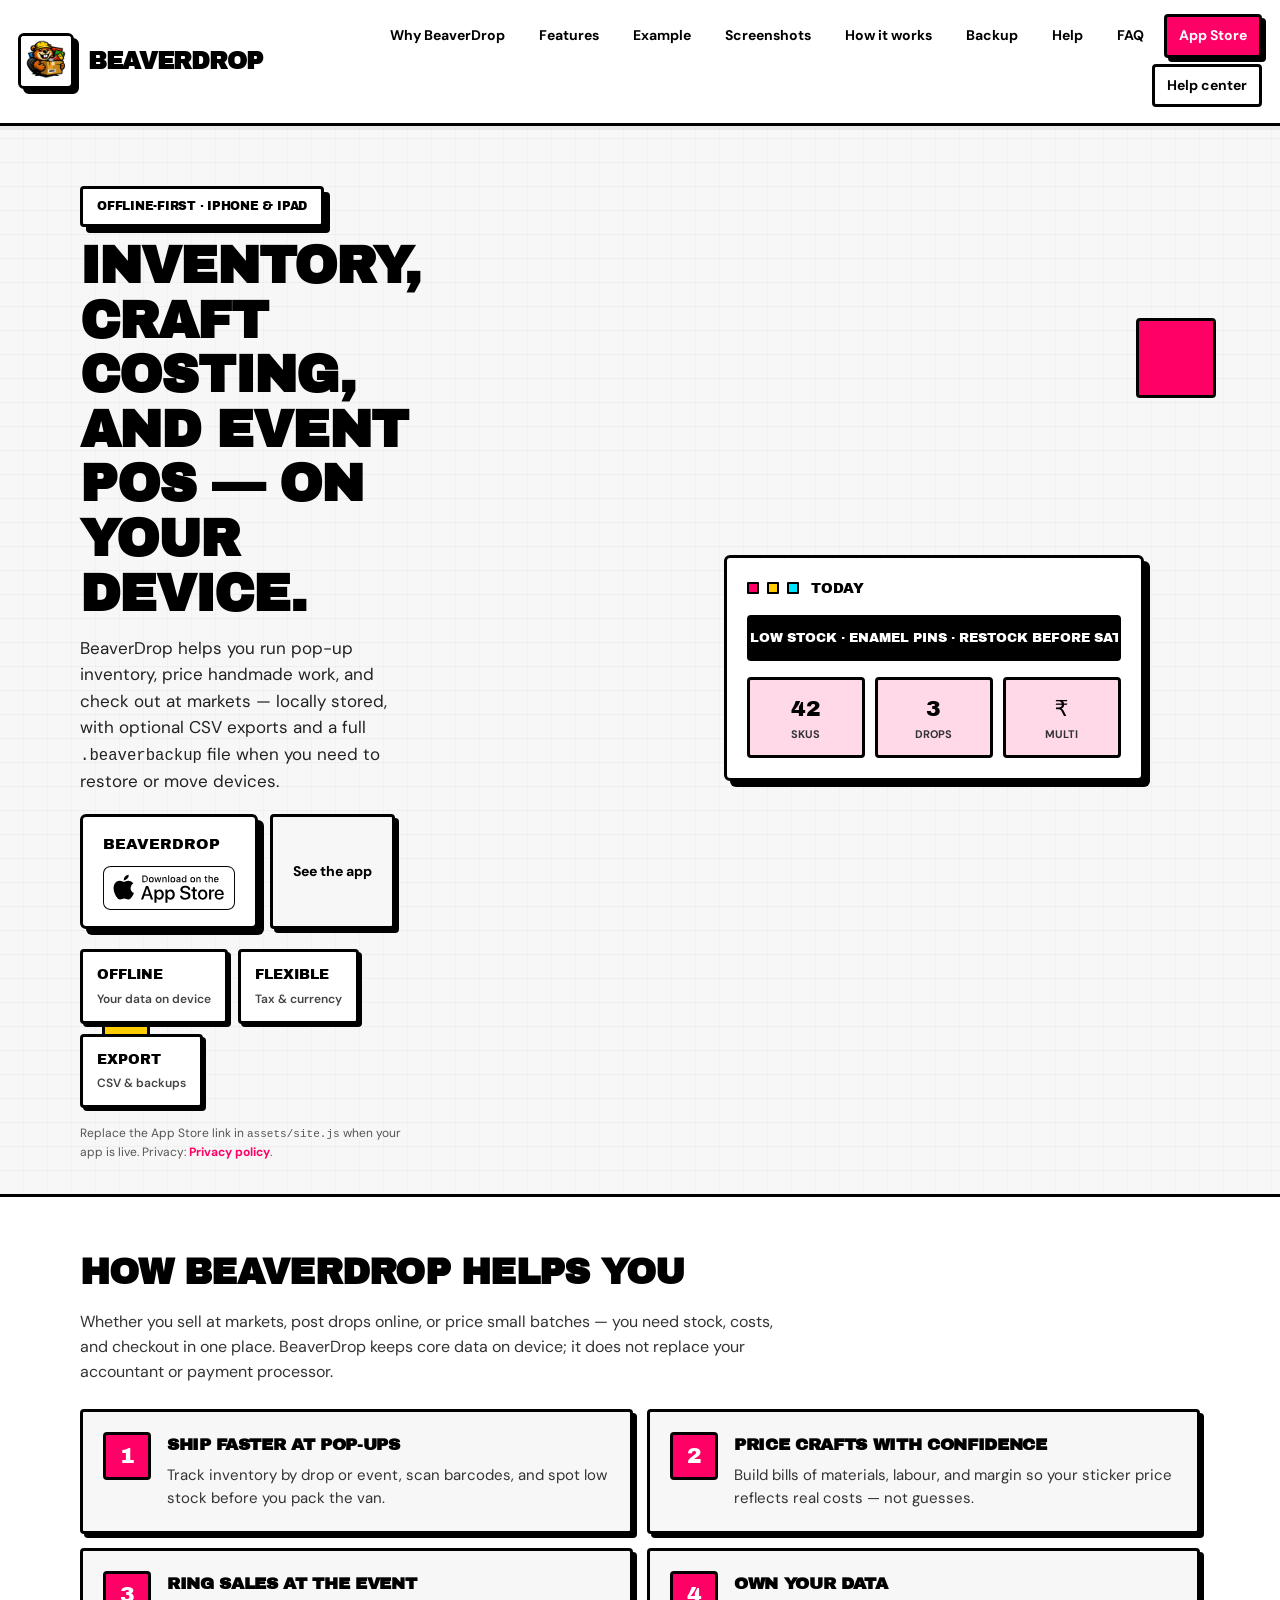
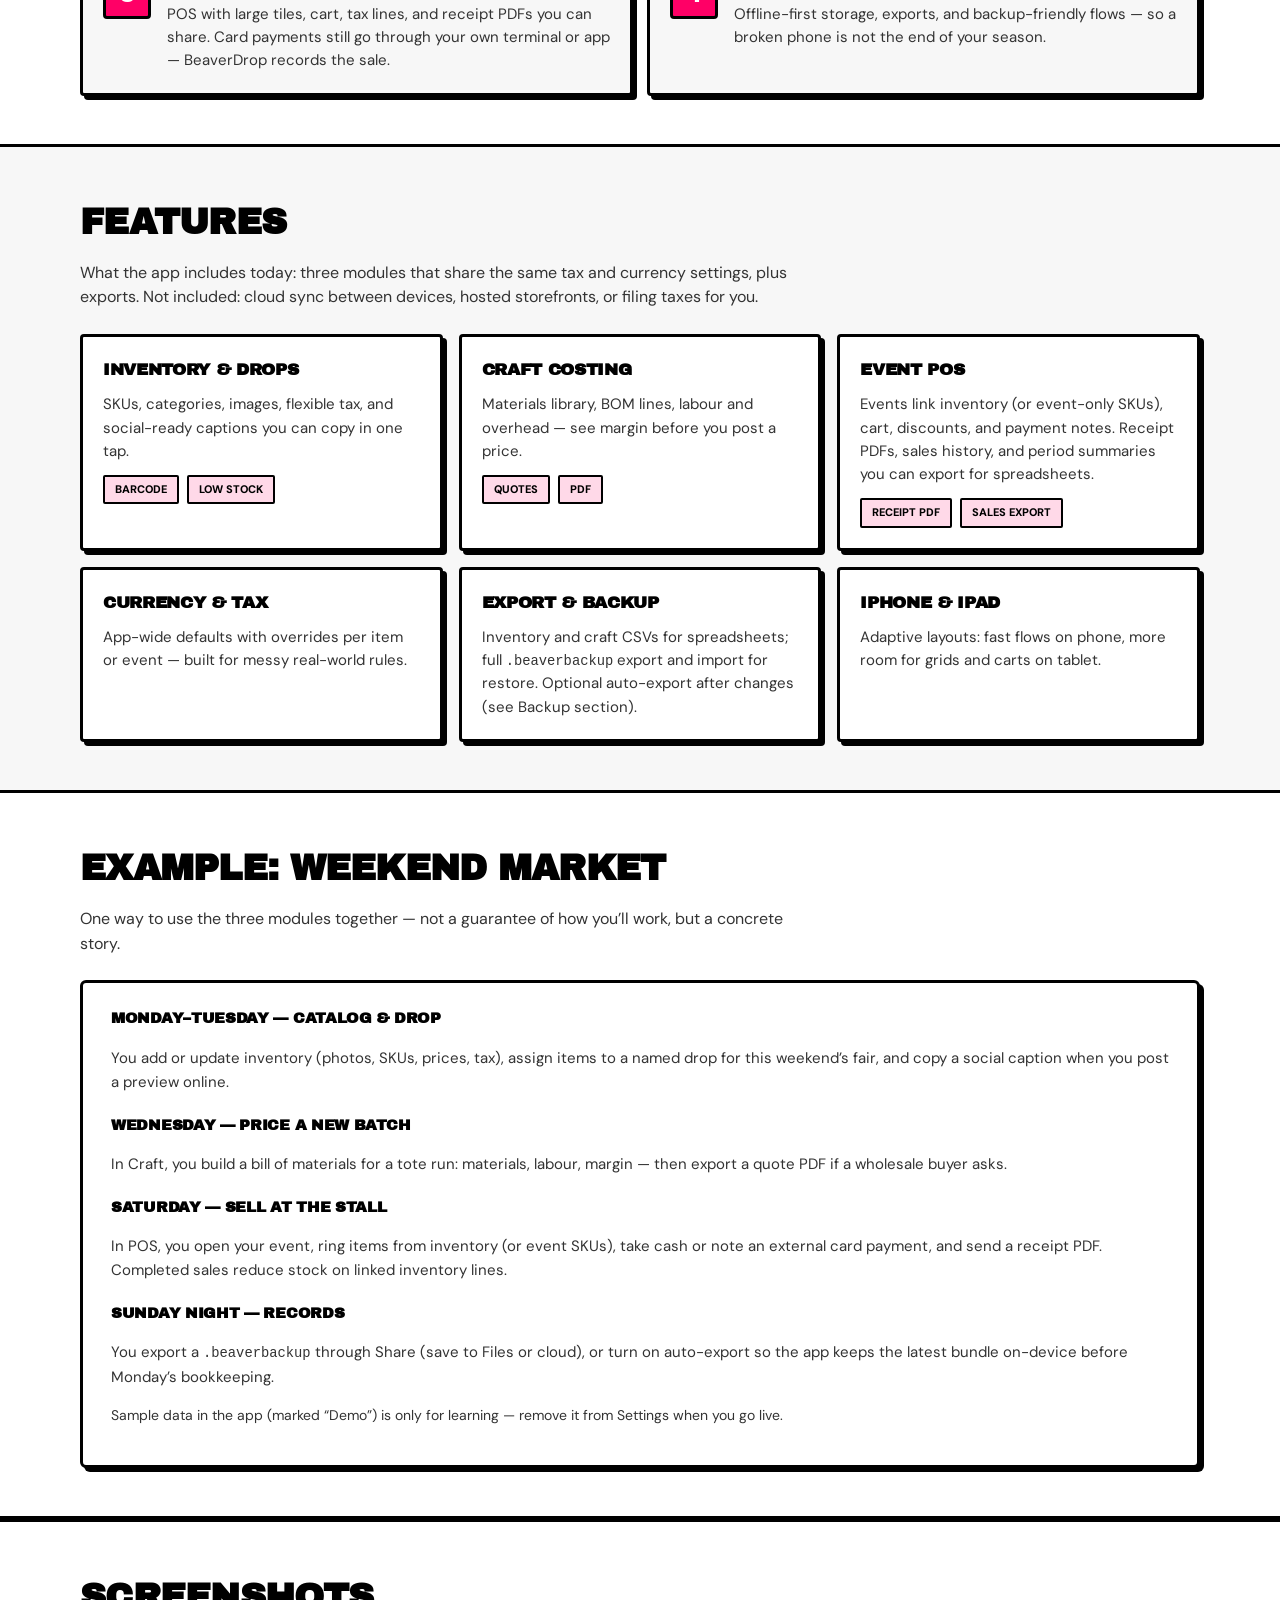
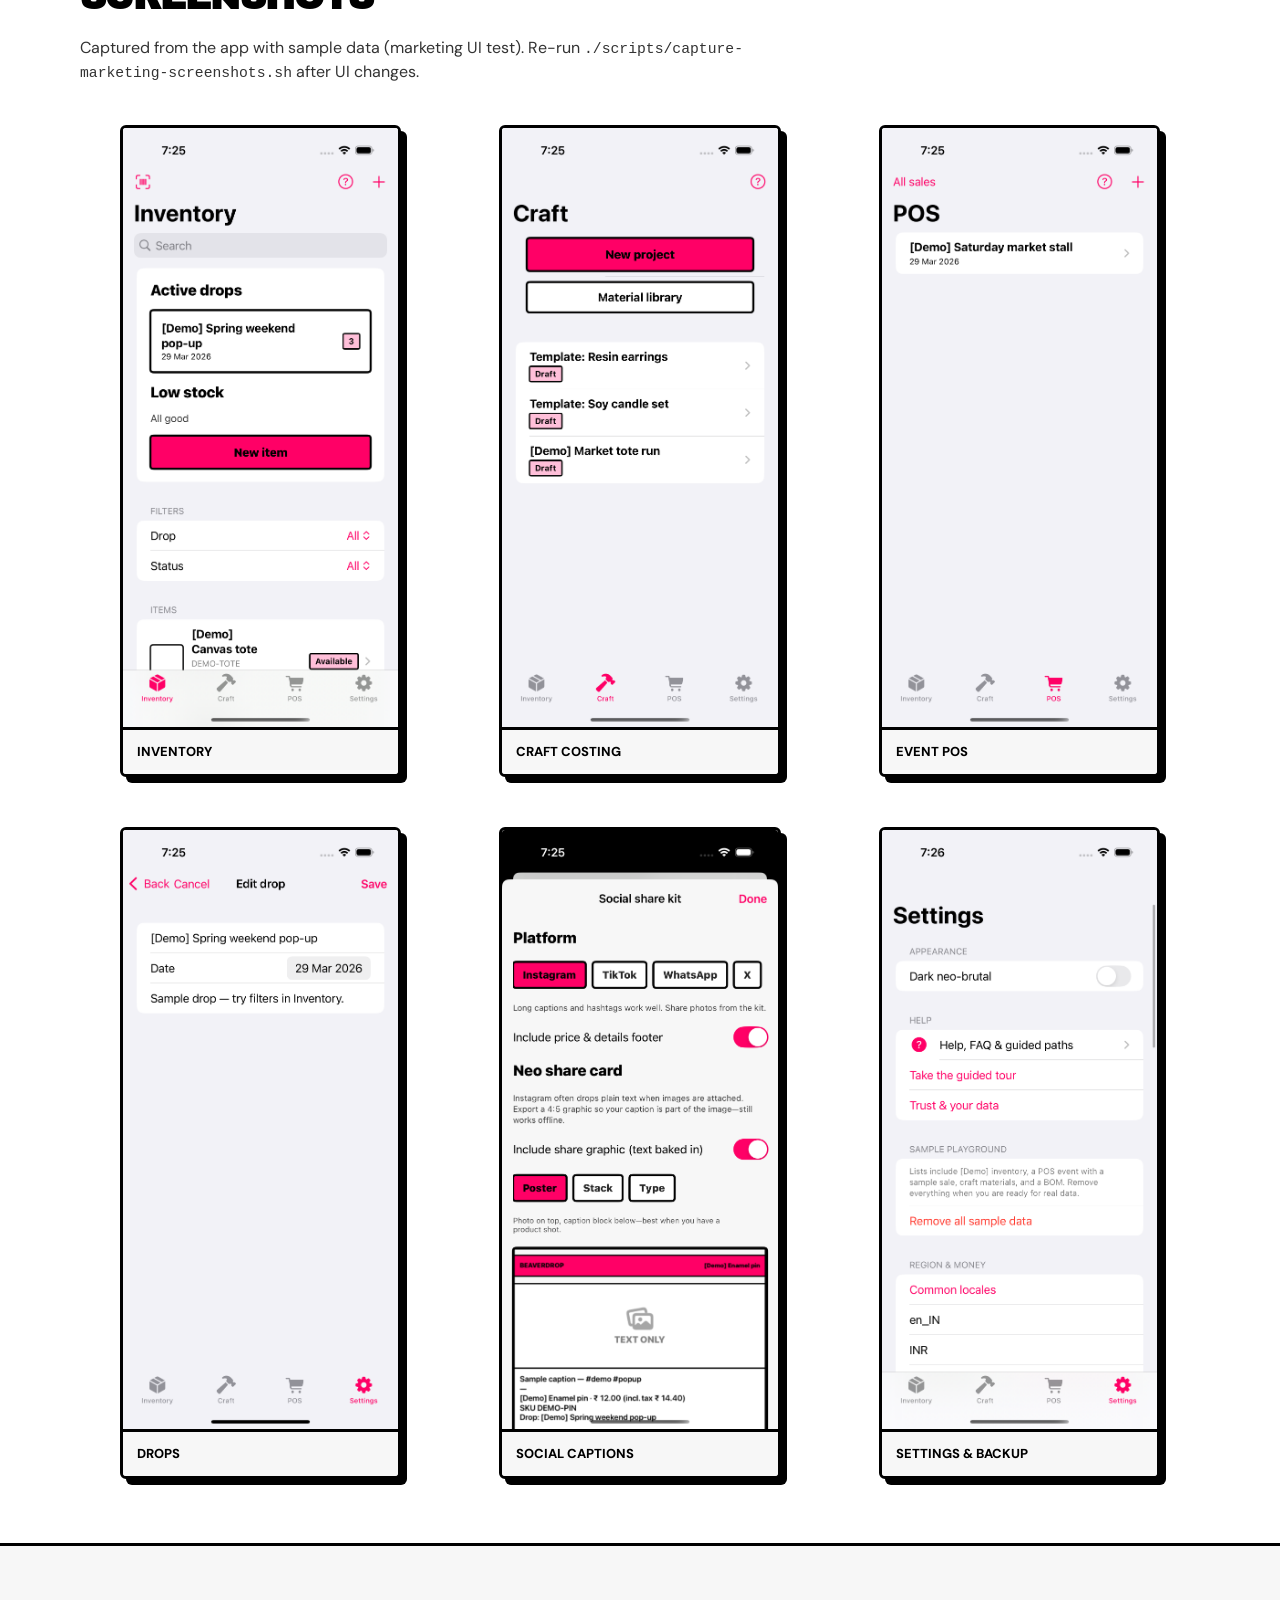
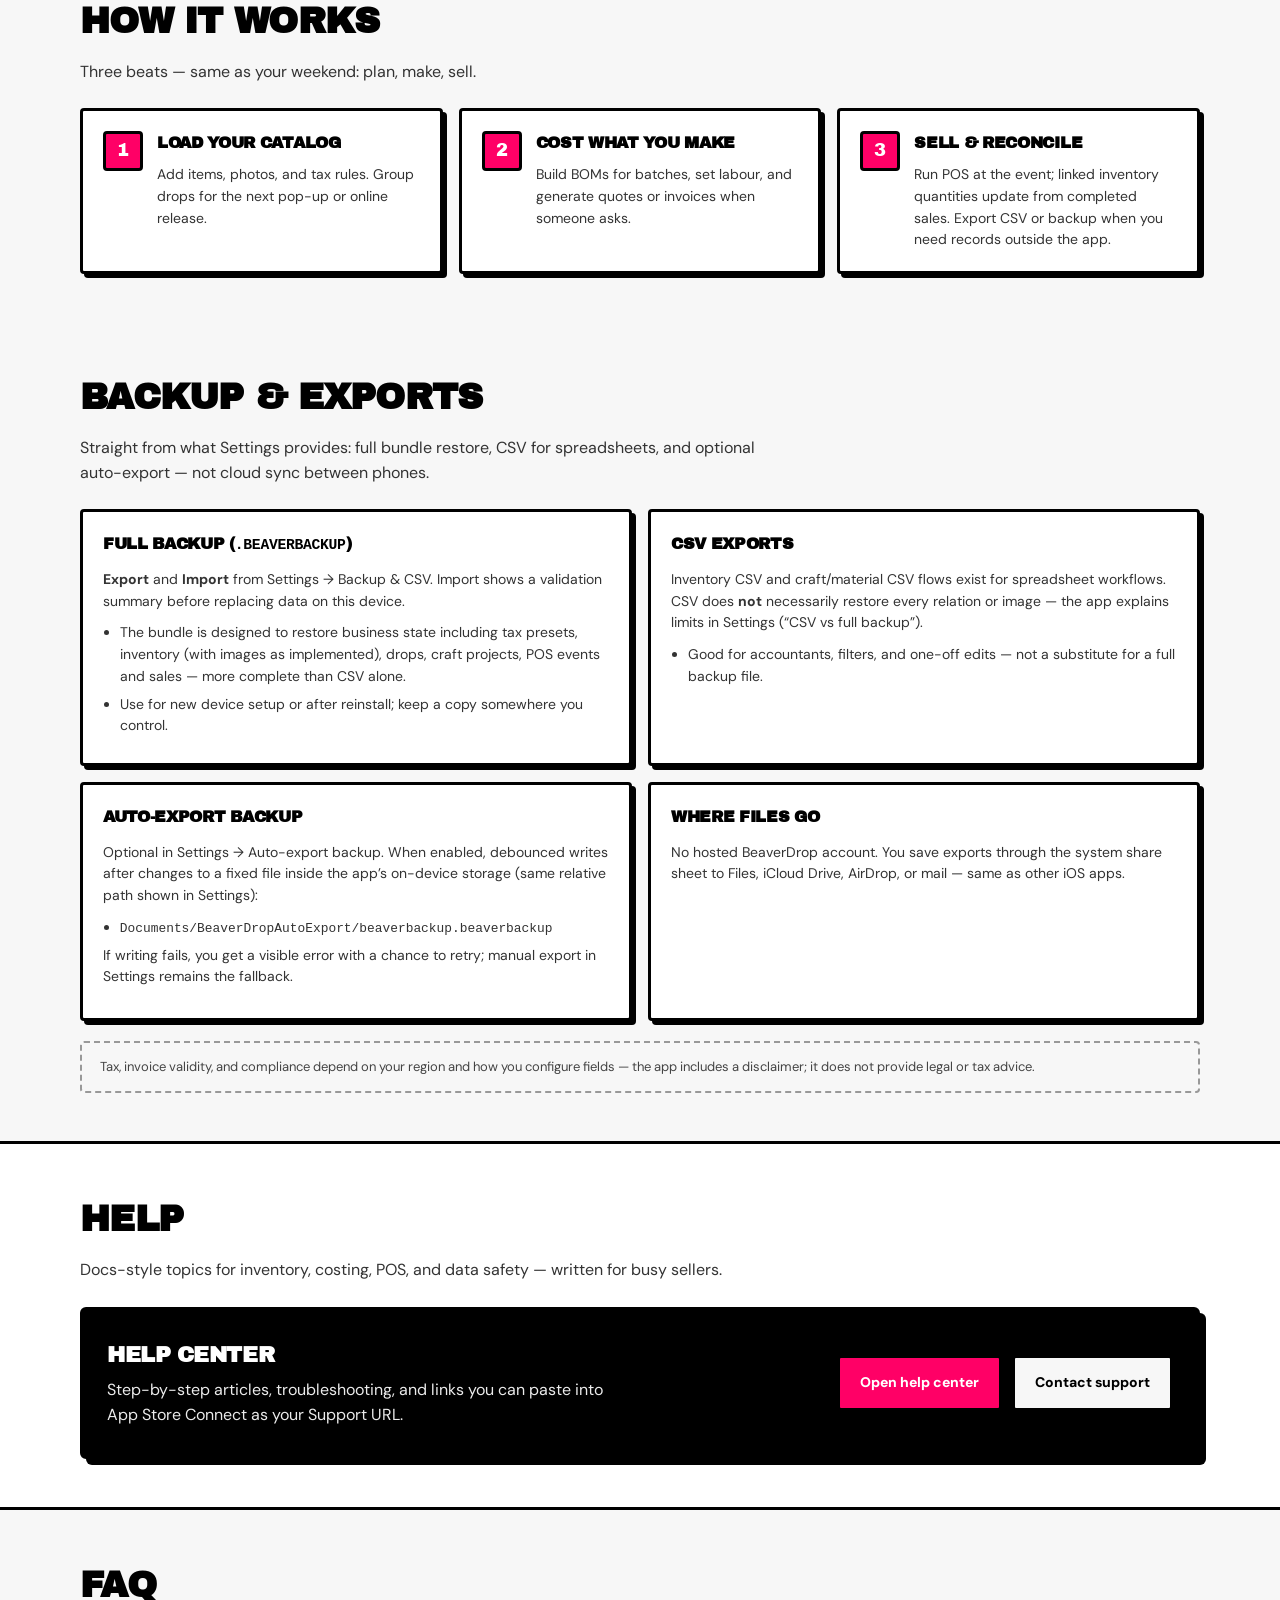
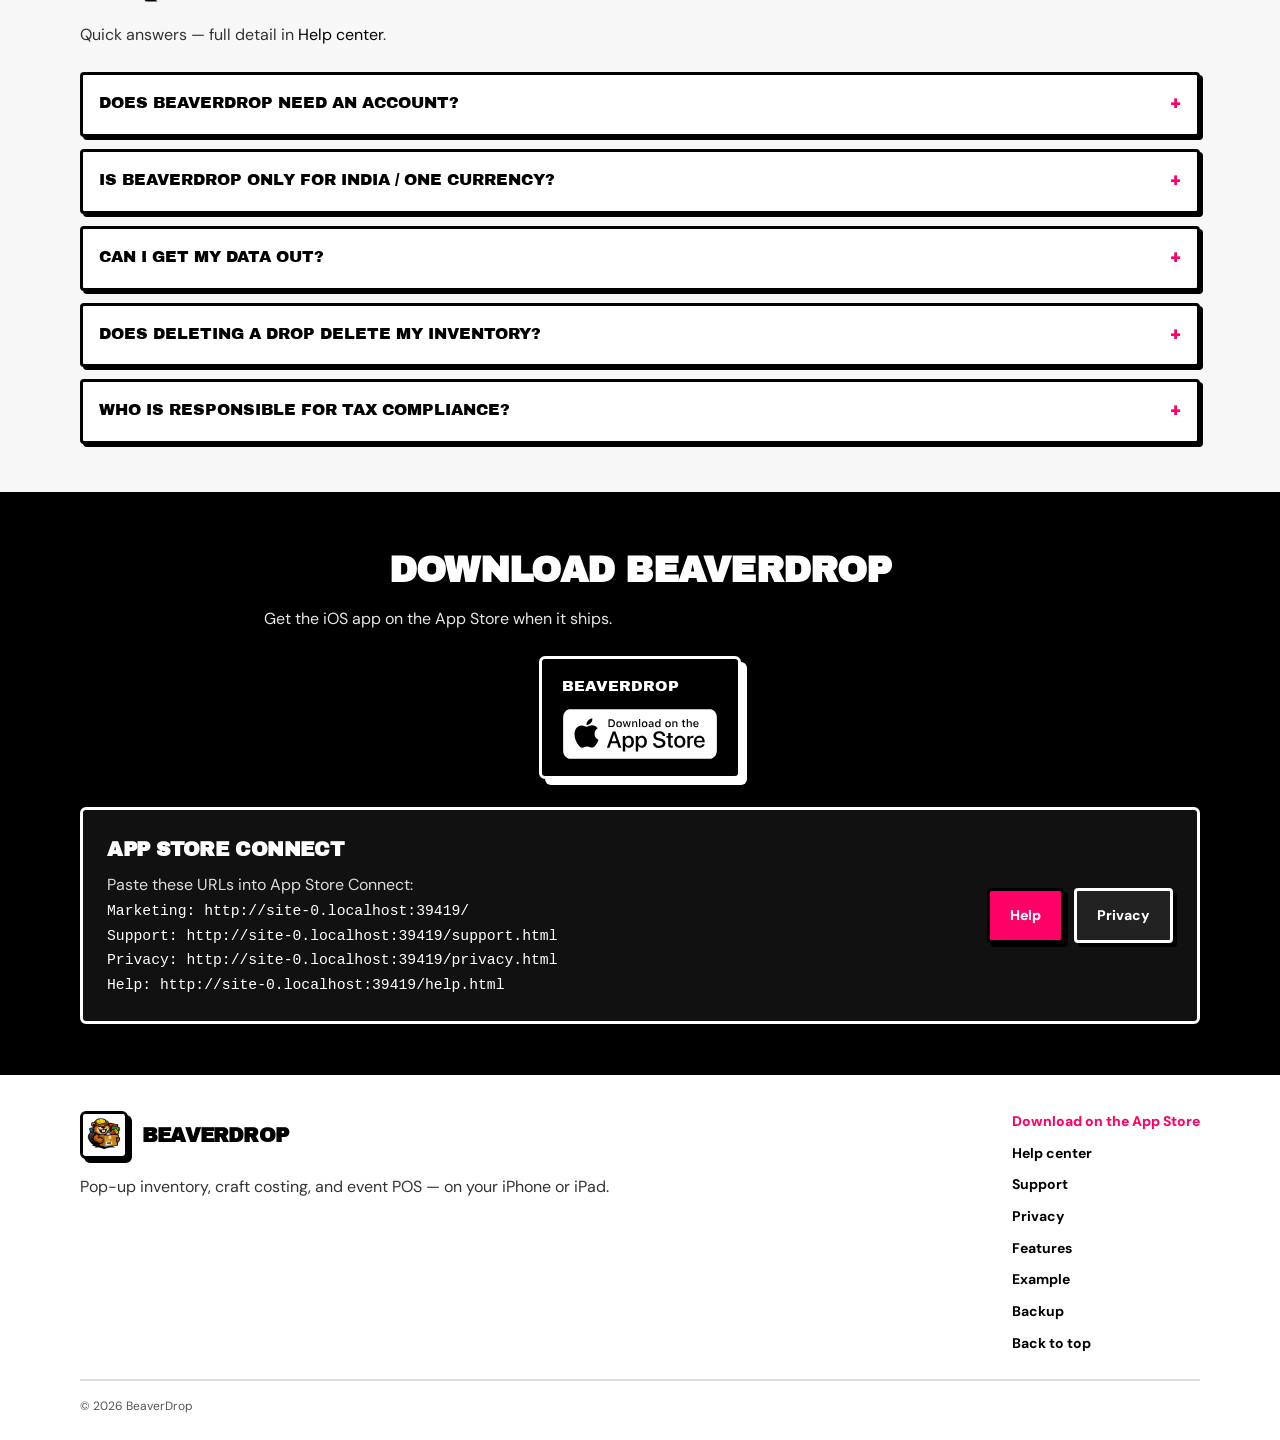
==== index.html @ 1f17611a "Initial publish: BeaverDrop marketing site for GitHub Pages Made-with: Cursor" ====
<!doctype html>
<html lang="en">
  <head>
    <meta charset="utf-8" />
    <meta name="viewport" content="width=device-width, initial-scale=1" />
    <meta name="theme-color" content="#ff0066" />
    <meta
      name="description"
      content="BeaverDrop is an offline-first iOS app for small sellers: inventory with drops, craft/DIY costing, and event POS on iPhone and iPad. Export CSV and .beaverbackup backups — no account required."
    />
    <meta
      name="keywords"
      content="BeaverDrop, inventory app, craft costing, POS, pop-up shop, offline inventory, micro business, iOS"
    />
    <title>BeaverDrop — Pop-up inventory, craft costing &amp; event POS (iOS)</title>
    <link rel="canonical" href="https://abhisar.github.io/beaverdrop.github.io/" />
    <meta property="og:title" content="BeaverDrop — Inventory, craft costing &amp; event POS" />
    <meta
      property="og:description"
      content="Offline-first iOS app for inventory, craft costing, and event POS. CSV and .beaverbackup export — no account required."
    />
    <meta property="og:type" content="website" />
    <meta property="og:url" content="https://abhisar.github.io/beaverdrop.github.io/" />
    <meta property="og:image" content="https://abhisar.github.io/beaverdrop.github.io/assets/og-image.png" />
    <meta property="og:image:width" content="1200" />
    <meta property="og:image:height" content="630" />
    <meta name="twitter:card" content="summary_large_image" />
    <meta name="twitter:title" content="BeaverDrop" />
    <meta
      name="twitter:description"
      content="Pop-up inventory, craft/DIY costing, and event POS — offline-first on iPhone &amp; iPad."
    />
    <meta name="twitter:image" content="https://abhisar.github.io/beaverdrop.github.io/assets/og-image.png" />
    <link rel="icon" type="image/png" sizes="32x32" href="assets/favicon-32.png" />
    <link rel="apple-touch-icon" sizes="180x180" href="assets/apple-touch-icon.png" />
    <link rel="preconnect" href="https://fonts.googleapis.com" />
    <link rel="preconnect" href="https://fonts.gstatic.com" crossorigin />
    <link
      href="https://fonts.googleapis.com/css2?family=Archivo+Black&amp;family=DM+Sans:ital,wght@0,400;0,600;0,700;1,400&amp;display=swap"
      rel="stylesheet"
    />
    <link rel="stylesheet" href="assets/styles.css" />
    <script defer src="assets/site.js"></script>
    <script type="application/ld+json">
      {
        "@context": "https://schema.org",
        "@type": "SoftwareApplication",
        "name": "BeaverDrop",
        "applicationCategory": "BusinessApplication",
        "operatingSystem": "iOS",
        "description": "Offline-first iOS app: inventory and drops, craft costing, event POS. CSV exports and .beaverbackup restore.",
        "url": "https://abhisar.github.io/beaverdrop.github.io/",
        "installUrl": "https://apps.apple.com/app/beaverdrop/id0000000000",
        "image": "https://abhisar.github.io/beaverdrop.github.io/assets/app-icon-1024.png",
        "screenshot": [
          "https://abhisar.github.io/beaverdrop.github.io/assets/screenshots/01-inventory.png",
          "https://abhisar.github.io/beaverdrop.github.io/assets/screenshots/02-craft.png",
          "https://abhisar.github.io/beaverdrop.github.io/assets/screenshots/03-pos.png",
          "https://abhisar.github.io/beaverdrop.github.io/assets/screenshots/04-drops.png",
          "https://abhisar.github.io/beaverdrop.github.io/assets/screenshots/05-social.png",
          "https://abhisar.github.io/beaverdrop.github.io/assets/screenshots/06-settings.png"
        ],
        "offers": {
          "@type": "Offer",
          "price": "0",
          "priceCurrency": "USD"
        }
      }
    </script>
  </head>
  <body>
    <header class="top">
      <a class="brand" href="#top" aria-label="BeaverDrop home">
        <span class="brandMark" aria-hidden="true">
          <img
            class="brandIcon"
            src="assets/app-icon-1024.png"
            width="1024"
            height="1024"
            alt=""
            decoding="async"
          />
        </span>
        <span class="brandText">BeaverDrop</span>
      </a>
      <nav class="nav" aria-label="Primary">
        <a href="#helps-you">Why BeaverDrop</a>
        <a href="#features">Features</a>
        <a href="#scenario">Example</a>
        <a href="#screenshots">Screenshots</a>
        <a href="#how">How it works</a>
        <a href="#backup">Backup</a>
        <a href="#help">Help</a>
        <a href="#faq">FAQ</a>
        <a class="navAppStore" href="#app-store" target="_blank" rel="noopener noreferrer">App Store</a>
        <a class="pill" href="help.html">Help center</a>
      </nav>
      <button class="menuBtn" type="button" aria-label="Open menu" data-menu>
        <span></span><span></span><span></span>
      </button>
    </header>

    <main id="top">
      <section class="hero" aria-labelledby="hero-title">
        <div class="hero-deco" aria-hidden="true"></div>
        <div class="hero-deco b2" aria-hidden="true"></div>
        <div class="heroGrid">
          <div class="heroCopy">
            <p class="kicker">Offline-first · iPhone &amp; iPad</p>
            <h1 id="hero-title">Inventory, craft costing, and event POS — on your device.</h1>
            <p class="sub">
              BeaverDrop helps you run pop-up inventory, price handmade work, and check out at markets —
              locally stored, with optional CSV exports and a full <span class="mono">.beaverbackup</span> file
              when you need to restore or move devices.
            </p>
            <div class="ctaRow">
              <a
                class="appStoreHighlight"
                href="#app-store"
                target="_blank"
                rel="noopener noreferrer"
                aria-label="Download BeaverDrop on the App Store"
              >
                <span class="appStoreHighlightTitle">BeaverDrop</span>
                <img
                  class="appStoreBadgeImg"
                  src="assets/app-store-badge-white.svg"
                  width="180"
                  height="60"
                  alt=""
                  decoding="async"
                />
              </a>
              <a class="btn ghost" href="#screenshots">See the app</a>
            </div>
            <div class="badges" aria-label="Highlights">
              <div class="badge">
                <div class="badgeTop">Offline</div>
                <div class="badgeSub">Your data on device</div>
              </div>
              <div class="badge">
                <div class="badgeTop">Flexible</div>
                <div class="badgeSub">Tax &amp; currency</div>
              </div>
              <div class="badge">
                <div class="badgeTop">Export</div>
                <div class="badgeSub">CSV &amp; backups</div>
              </div>
            </div>
            <p class="fineprint">
              Replace the App Store link in <span class="mono">assets/site.js</span> when your app is live.
              Privacy: <a href="privacy.html">Privacy policy</a>.
            </p>
          </div>

          <div class="heroArt">
            <div class="heroCard floaty" aria-hidden="true">
              <div class="heroCardTop">
                <span class="chipDot pink"></span>
                <span class="chipDot yellow"></span>
                <span class="chipDot cyan"></span>
                <span class="heroCardTitle">Today</span>
              </div>
              <div class="marquee">
                <div class="marquee-inner">
                  <span>Low stock · enamel pins · restock before Saturday ·&nbsp;</span>
                  <span>Low stock · enamel pins · restock before Saturday ·&nbsp;</span>
                </div>
              </div>
              <div class="statGrid">
                <div class="stat">
                  <div class="statVal">42</div>
                  <div class="statLab">SKUs</div>
                </div>
                <div class="stat">
                  <div class="statVal">3</div>
                  <div class="statLab">Drops</div>
                </div>
                <div class="stat">
                  <div class="statVal">₹</div>
                  <div class="statLab">Multi</div>
                </div>
              </div>
            </div>
          </div>
        </div>
      </section>

      <section id="helps-you" class="section alt">
        <div class="sectionHead" data-reveal>
          <h2>How BeaverDrop helps you</h2>
          <p>
            Whether you sell at markets, post drops online, or price small batches — you need stock, costs,
            and checkout in one place. BeaverDrop keeps core data on device; it does not replace your
            accountant or payment processor.
          </p>
        </div>
        <div class="benefits">
          <article class="benefit" data-reveal>
            <div class="benefitIcon" aria-hidden="true">1</div>
            <div>
              <h3>Ship faster at pop-ups</h3>
              <p>
                Track inventory by drop or event, scan barcodes, and spot low stock before you pack the
                van.
              </p>
            </div>
          </article>
          <article class="benefit" data-reveal>
            <div class="benefitIcon" aria-hidden="true">2</div>
            <div>
              <h3>Price crafts with confidence</h3>
              <p>
                Build bills of materials, labour, and margin so your sticker price reflects real costs —
                not guesses.
              </p>
            </div>
          </article>
          <article class="benefit" data-reveal>
            <div class="benefitIcon" aria-hidden="true">3</div>
            <div>
              <h3>Ring sales at the event</h3>
              <p>
                POS with large tiles, cart, tax lines, and receipt PDFs you can share. Card payments still
                go through your own terminal or app — BeaverDrop records the sale.
              </p>
            </div>
          </article>
          <article class="benefit" data-reveal>
            <div class="benefitIcon" aria-hidden="true">4</div>
            <div>
              <h3>Own your data</h3>
              <p>
                Offline-first storage, exports, and backup-friendly flows — so a broken phone is not the
                end of your season.
              </p>
            </div>
          </article>
        </div>
      </section>

      <section id="features" class="section">
        <div class="sectionHead" data-reveal>
          <h2>Features</h2>
          <p>
            What the app includes today: three modules that share the same tax and currency settings, plus
            exports. Not included: cloud sync between devices, hosted storefronts, or filing taxes for you.
          </p>
        </div>
        <div class="cards">
          <article class="card" data-reveal>
            <h3>Inventory &amp; drops</h3>
            <p>SKUs, categories, images, flexible tax, and social-ready captions you can copy in one tap.</p>
            <div class="pillRow">
              <span class="tag">Barcode</span>
              <span class="tag">Low stock</span>
            </div>
          </article>
          <article class="card stagger-1" data-reveal>
            <h3>Craft costing</h3>
            <p>Materials library, BOM lines, labour and overhead — see margin before you post a price.</p>
            <div class="pillRow">
              <span class="tag">Quotes</span>
              <span class="tag">PDF</span>
            </div>
          </article>
          <article class="card stagger-2" data-reveal>
            <h3>Event POS</h3>
            <p>
              Events link inventory (or event-only SKUs), cart, discounts, and payment notes. Receipt PDFs,
              sales history, and period summaries you can export for spreadsheets.
            </p>
            <div class="pillRow">
              <span class="tag">Receipt PDF</span>
              <span class="tag">Sales export</span>
            </div>
          </article>
          <article class="card stagger-3" data-reveal>
            <h3>Currency &amp; tax</h3>
            <p>App-wide defaults with overrides per item or event — built for messy real-world rules.</p>
          </article>
          <article class="card" data-reveal>
            <h3>Export &amp; backup</h3>
            <p>
              Inventory and craft CSVs for spreadsheets; full <span class="mono">.beaverbackup</span> export
              and import for restore. Optional auto-export after changes (see Backup section).
            </p>
          </article>
          <article class="card" data-reveal>
            <h3>iPhone &amp; iPad</h3>
            <p>Adaptive layouts: fast flows on phone, more room for grids and carts on tablet.</p>
          </article>
        </div>
      </section>

      <section id="scenario" class="section alt">
        <div class="sectionHead" data-reveal>
          <h2>Example: weekend market</h2>
          <p>
            One way to use the three modules together — not a guarantee of how you’ll work, but a concrete
            story.
          </p>
        </div>
        <div class="scenarioStory" data-reveal>
          <h3>Monday–Tuesday — catalog &amp; drop</h3>
          <p>
            You add or update inventory (photos, SKUs, prices, tax), assign items to a named drop for this
            weekend’s fair, and copy a social caption when you post a preview online.
          </p>
          <h3>Wednesday — price a new batch</h3>
          <p>
            In Craft, you build a bill of materials for a tote run: materials, labour, margin — then export a
            quote PDF if a wholesale buyer asks.
          </p>
          <h3>Saturday — sell at the stall</h3>
          <p>
            In POS, you open your event, ring items from inventory (or event SKUs), take cash or note an
            external card payment, and send a receipt PDF. Completed sales reduce stock on linked inventory
            lines.
          </p>
          <h3>Sunday night — records</h3>
          <p>
            You export a <span class="mono">.beaverbackup</span> through Share (save to Files or cloud), or turn
            on auto-export so the app keeps the latest bundle on-device before Monday’s bookkeeping.
          </p>
          <p class="muted">
            Sample data in the app (marked “Demo”) is only for learning — remove it from Settings when you go
            live.
          </p>
        </div>
      </section>

      <section id="screenshots" class="section alt">
        <div class="sectionHead" data-reveal>
          <h2>Screenshots</h2>
          <p>
            Captured from the app with sample data (marketing UI test). Re-run
            <span class="mono">./scripts/capture-marketing-screenshots.sh</span> after UI changes.
          </p>
        </div>
        <div class="shots">
          <figure class="shot" data-reveal>
            <a href="assets/screenshots/01-inventory.png" target="_blank" rel="noopener">
              <img
                src="assets/screenshots/01-inventory.png"
                width="1206"
                height="2622"
                alt="BeaverDrop inventory tab with sample data"
                loading="lazy"
                decoding="async"
              />
            </a>
            <figcaption>Inventory</figcaption>
          </figure>
          <figure class="shot" data-reveal>
            <a href="assets/screenshots/02-craft.png" target="_blank" rel="noopener">
              <img
                src="assets/screenshots/02-craft.png"
                width="1206"
                height="2622"
                alt="Craft costing projects and BOM"
                loading="lazy"
                decoding="async"
              />
            </a>
            <figcaption>Craft costing</figcaption>
          </figure>
          <figure class="shot" data-reveal>
            <a href="assets/screenshots/03-pos.png" target="_blank" rel="noopener">
              <img
                src="assets/screenshots/03-pos.png"
                width="1206"
                height="2622"
                alt="Event POS and checkout"
                loading="lazy"
                decoding="async"
              />
            </a>
            <figcaption>Event POS</figcaption>
          </figure>
          <figure class="shot" data-reveal>
            <a href="assets/screenshots/04-drops.png" target="_blank" rel="noopener">
              <img
                src="assets/screenshots/04-drops.png"
                width="1206"
                height="2622"
                alt="Edit drop details in Settings"
                loading="lazy"
                decoding="async"
              />
            </a>
            <figcaption>Drops</figcaption>
          </figure>
          <figure class="shot" data-reveal>
            <a href="assets/screenshots/05-social.png" target="_blank" rel="noopener">
              <img
                src="assets/screenshots/05-social.png"
                width="1206"
                height="2622"
                alt="Social share kit for an inventory item"
                loading="lazy"
                decoding="async"
              />
            </a>
            <figcaption>Social captions</figcaption>
          </figure>
          <figure class="shot" data-reveal>
            <a href="assets/screenshots/06-settings.png" target="_blank" rel="noopener">
              <img
                src="assets/screenshots/06-settings.png"
                width="1206"
                height="2622"
                alt="Settings, sample playground, and backup"
                loading="lazy"
                decoding="async"
              />
            </a>
            <figcaption>Settings &amp; backup</figcaption>
          </figure>
        </div>
      </section>

      <section id="how" class="section">
        <div class="sectionHead" data-reveal>
          <h2>How it works</h2>
          <p>Three beats — same as your weekend: plan, make, sell.</p>
        </div>
        <ol class="steps">
          <li data-reveal>
            <div class="stepNum">1</div>
            <div>
              <h3>Load your catalog</h3>
              <p>Add items, photos, and tax rules. Group drops for the next pop-up or online release.</p>
            </div>
          </li>
          <li data-reveal>
            <div class="stepNum">2</div>
            <div>
              <h3>Cost what you make</h3>
              <p>Build BOMs for batches, set labour, and generate quotes or invoices when someone asks.</p>
            </div>
          </li>
          <li data-reveal>
            <div class="stepNum">3</div>
            <div>
              <h3>Sell &amp; reconcile</h3>
              <p>
                Run POS at the event; linked inventory quantities update from completed sales. Export CSV or
                backup when you need records outside the app.
              </p>
            </div>
          </li>
        </ol>
      </section>

      <section id="backup" class="section">
        <div class="sectionHead" data-reveal>
          <h2>Backup &amp; exports</h2>
          <p>
            Straight from what Settings provides: full bundle restore, CSV for spreadsheets, and optional
            auto-export — not cloud sync between phones.
          </p>
        </div>
        <div class="backupGrid">
          <article class="backupCard" data-reveal>
            <h3>Full backup (<span class="mono">.beaverbackup</span>)</h3>
            <p>
              <strong>Export</strong> and <strong>Import</strong> from Settings → Backup &amp; CSV. Import
              shows a validation summary before replacing data on this device.
            </p>
            <ul>
              <li>
                The bundle is designed to restore business state including tax presets, inventory (with images
                as implemented), drops, craft projects, POS events and sales — more complete than CSV alone.
              </li>
              <li>Use for new device setup or after reinstall; keep a copy somewhere you control.</li>
            </ul>
          </article>
          <article class="backupCard" data-reveal>
            <h3>CSV exports</h3>
            <p>
              Inventory CSV and craft/material CSV flows exist for spreadsheet workflows. CSV does
              <strong>not</strong> necessarily restore every relation or image — the app explains limits in
              Settings (“CSV vs full backup”).
            </p>
            <ul>
              <li>Good for accountants, filters, and one-off edits — not a substitute for a full backup file.</li>
            </ul>
          </article>
          <article class="backupCard" data-reveal>
            <h3>Auto-export backup</h3>
            <p>
              Optional in Settings → Auto-export backup. When enabled, debounced writes after changes to a fixed
              file inside the app’s on-device storage (same relative path shown in Settings):
            </p>
            <ul>
              <li>
                <span class="mono">Documents/BeaverDropAutoExport/beaverbackup.beaverbackup</span>
              </li>
            </ul>
            <p>
              If writing fails, you get a visible error with a chance to retry; manual export in Settings
              remains the fallback.
            </p>
          </article>
          <article class="backupCard" data-reveal>
            <h3>Where files go</h3>
            <p>
              No hosted BeaverDrop account. You save exports through the system share sheet to Files, iCloud
              Drive, AirDrop, or mail — same as other iOS apps.
            </p>
          </article>
        </div>
        <p class="backupNote" data-reveal>
          Tax, invoice validity, and compliance depend on your region and how you configure fields — the app
          includes a disclaimer; it does not provide legal or tax advice.
        </p>
      </section>

      <section id="help" class="section alt">
        <div class="sectionHead" data-reveal>
          <h2>Help</h2>
          <p>Docs-style topics for inventory, costing, POS, and data safety — written for busy sellers.</p>
        </div>
        <div class="helpStrip" data-reveal>
          <div>
            <h2>Help center</h2>
            <p>
              Step-by-step articles, troubleshooting, and links you can paste into App Store Connect as your
              Support URL.
            </p>
          </div>
          <div class="ctaButtons">
            <a class="btn primary" href="help.html">Open help center</a>
            <a class="btn ghost" href="support.html">Contact support</a>
          </div>
        </div>
      </section>

      <section id="faq" class="section">
        <div class="sectionHead" data-reveal>
          <h2>FAQ</h2>
          <p>Quick answers — full detail in <a href="help.html">Help center</a>.</p>
        </div>
        <div class="faq">
          <details data-reveal>
            <summary>Does BeaverDrop need an account?</summary>
            <p>
              No cloud account is required for core offline workflows. Your data stays on device unless you
              export or enable optional file destinations.
            </p>
          </details>
          <details data-reveal>
            <summary>Is BeaverDrop only for India / one currency?</summary>
            <p>
              You can configure region, currency context, and tax presets for your workflows — not locked to
              a single country model.
            </p>
          </details>
          <details data-reveal>
            <summary>Can I get my data out?</summary>
            <p>
              Yes. Export inventory and craft CSVs from the app where available, and use
              <span class="mono">.beaverbackup</span> export/import for a full restore path. See
              <a href="#backup">Backup &amp; exports</a> above.
            </p>
          </details>
          <details data-reveal>
            <summary>Does deleting a drop delete my inventory?</summary>
            <p>
              Deleting a drop removes the drop and clears assignments from items — inventory items remain
              in your catalog.
            </p>
          </details>
          <details data-reveal>
            <summary>Who is responsible for tax compliance?</summary>
            <p>
              BeaverDrop provides tools and exports; legal compliance remains your responsibility — see
              in-app trust and legal copy.
            </p>
          </details>
        </div>
      </section>

      <section id="get" class="darkBand">
        <div class="sectionHead downloadSectionIntro" style="color: #fff" data-reveal>
          <h2>Download BeaverDrop</h2>
          <p style="color: rgba(255, 255, 255, 0.9)">Get the iOS app on the App Store when it ships.</p>
        </div>
        <div class="downloadBanner">
          <a
            class="appStoreHighlight appStoreHighlightLarge"
            href="#app-store"
            target="_blank"
            rel="noopener noreferrer"
            aria-label="Download BeaverDrop on the App Store"
            data-reveal
          >
            <span class="appStoreHighlightTitle">BeaverDrop</span>
            <img
              class="appStoreBadgeImg"
              src="assets/app-store-badge-white.svg"
              width="180"
              height="60"
              alt=""
              decoding="async"
            />
          </a>
        </div>
        <div class="ctaCard" style="margin-top: 28px; background: #111; color: #fff; border-color: #fff">
          <div data-reveal>
            <h2 style="margin: 0 0 8px; font-size: 20px; text-transform: uppercase">App Store Connect</h2>
            <p style="margin: 0; color: rgba(255, 255, 255, 0.85)">
              Paste these URLs into App Store Connect:
              <span class="mono" style="color: #fff">
                <br />
                Marketing: <span data-url="marketing"></span><br />
                Support: <span data-url="support"></span><br />
                Privacy: <span data-url="privacy"></span><br />
                Help: <span data-url="help"></span>
              </span>
            </p>
          </div>
          <div class="ctaButtons">
            <a class="btn primary" href="help.html">Help</a>
            <a class="btn ghost" href="privacy.html" style="background: #222; color: #fff; border-color: #fff"
              >Privacy</a
            >
          </div>
        </div>
      </section>
    </main>

    <footer class="footer">
      <div class="footerGrid">
        <div>
          <div class="brand footerBrand">
            <span class="brandMark" aria-hidden="true">
              <img
                class="brandIcon"
                src="assets/app-icon-1024.png"
                width="1024"
                height="1024"
                alt=""
                decoding="async"
              />
            </span>
            <span class="brandText">BeaverDrop</span>
          </div>
          <p class="muted">Pop-up inventory, craft costing, and event POS — on your iPhone or iPad.</p>
        </div>
        <div class="footerLinks">
          <a class="footerAppStore" href="#app-store" target="_blank" rel="noopener noreferrer"
            >Download on the App Store</a
          >
          <a href="help.html">Help center</a>
          <a href="support.html">Support</a>
          <a href="privacy.html">Privacy</a>
          <a href="#features">Features</a>
          <a href="#scenario">Example</a>
          <a href="#backup">Backup</a>
          <a href="#top">Back to top</a>
        </div>
      </div>
      <div class="footerBottom">
        <span class="muted2">© <span data-year></span> BeaverDrop</span>
      </div>
    </footer>
  </body>
</html>
---- assets/styles.css ----
/* BeaverDrop marketing site (matches app: thick strokes, hot pink accent) */

:root {
  --bg: #f7f7f7;
  --surface: #ffffff;
  --ink: #000000;
  --accent: #ff0066;
  --accent-dim: rgba(255, 0, 102, 0.15);
  --stroke: 3px solid var(--ink);
  --radius: 4px;
  --radius-lg: 6px;
  --max: 1120px;
  --shadow-hard: 6px 6px 0 var(--ink);
  --shadow-soft: 12px 12px 0 rgba(0, 0, 0, 0.12);
  --font-display: "Archivo Black", system-ui, sans-serif;
  --font-body: "DM Sans", system-ui, sans-serif;
}

*,
*::before,
*::after {
  box-sizing: border-box;
}

html {
  scroll-behavior: smooth;
}

@media (prefers-reduced-motion: reduce) {
  html {
    scroll-behavior: auto;
  }
  [data-reveal] {
    opacity: 1 !important;
    transform: none !important;
    transition: none !important;
  }
  .hero-deco,
  .floaty,
  .marquee-inner {
    animation: none !important;
  }
  .brand:hover .brandIcon,
  .footerBrand:hover .brandIcon {
    transform: none !important;
  }
  .brand:hover .brandMark::before {
    transform: translate(5px, 5px) !important;
  }
  .footerBrand:hover .brandMark::before {
    transform: translate(4px, 4px) !important;
  }
  .brand:hover .brandMark,
  .footerBrand:hover .brandMark {
    filter: none !important;
  }
}

body {
  margin: 0;
  font-family: var(--font-body);
  font-size: 16px;
  line-height: 1.55;
  color: var(--ink);
  background: var(--bg);
  overflow-x: hidden;
}

a {
  color: var(--ink);
  text-decoration: none;
}
a:hover {
  color: var(--accent);
}

h1,
h2,
h3,
.kicker,
.brandText {
  font-family: var(--font-display);
  letter-spacing: -0.02em;
}

.mono {
  font-family: ui-monospace, SFMono-Regular, Menlo, Monaco, Consolas, monospace;
  font-size: 0.92em;
}
.muted {
  color: #333;
}
.muted2 {
  color: #555;
}
.small {
  font-size: 13px;
}

/* ——— Header ——— */
.top {
  position: sticky;
  top: 0;
  z-index: 50;
  display: flex;
  align-items: center;
  justify-content: space-between;
  gap: 12px;
  padding: 14px 18px 16px;
  background: var(--surface);
  border-bottom: var(--stroke);
  box-shadow: 0 4px 0 rgba(0, 0, 0, 0.06);
}

.brand {
  display: flex;
  align-items: center;
  gap: 14px;
  font-weight: 800;
  text-decoration: none;
  color: var(--ink);
}

.brand:hover {
  color: var(--ink);
}

/* Stacked “shadow tile” behind the app icon — reads like the real icon treatment */
.brandMark {
  position: relative;
  display: block;
  flex-shrink: 0;
  line-height: 0;
  transition: filter 0.28s ease;
}

.brandMark::before {
  content: "";
  position: absolute;
  inset: 0;
  border: var(--stroke);
  border-radius: var(--radius-lg);
  background: var(--ink);
  transform: translate(5px, 5px);
  z-index: 0;
  pointer-events: none;
  transition: transform 0.28s cubic-bezier(0.34, 1.35, 0.64, 1);
}

.brandIcon {
  position: relative;
  z-index: 1;
  display: block;
  width: 56px;
  height: 56px;
  border: var(--stroke);
  border-radius: var(--radius-lg);
  object-fit: cover;
  background: var(--surface);
  transition: transform 0.28s cubic-bezier(0.34, 1.35, 0.64, 1);
}

.brand:hover .brandMark {
  filter: drop-shadow(0 0 14px rgba(255, 0, 102, 0.32));
}

.brand:hover .brandIcon {
  transform: translate(-3px, -3px) rotate(-2.5deg);
}

.brand:hover .brandMark::before {
  transform: translate(8px, 8px);
}

.brandText {
  font-size: clamp(19px, 2.3vw, 24px);
  text-transform: uppercase;
  letter-spacing: -0.04em;
  line-height: 1;
}

/* Footer: still bold, slightly smaller mark so the column breathes */
.footerBrand .brandIcon {
  width: 48px;
  height: 48px;
}

.footerBrand .brandMark::before {
  transform: translate(4px, 4px);
}

.footerBrand:hover .brandMark::before {
  transform: translate(6px, 6px);
}

.footerBrand:hover .brandIcon {
  transform: translate(-2px, -2px) rotate(-2deg);
}

.footerBrand .brandText {
  font-size: clamp(17px, 2vw, 20px);
}

.nav {
  display: flex;
  align-items: center;
  gap: 6px;
  flex-wrap: wrap;
  justify-content: flex-end;
  font-weight: 700;
  font-size: 14px;
}
.nav a {
  padding: 8px 12px;
  border-radius: var(--radius);
  border: 2px solid transparent;
}
.nav a:hover {
  border-color: var(--ink);
  background: var(--surface);
  color: var(--ink);
}
.navAppStore {
  border: var(--stroke) !important;
  background: var(--accent) !important;
  color: #fff !important;
  box-shadow: 4px 4px 0 var(--ink);
}
.navAppStore:hover {
  color: #fff !important;
  transform: translate(-1px, -1px);
  box-shadow: 5px 5px 0 var(--ink);
}
.pill {
  border: var(--stroke) !important;
  background: var(--surface) !important;
}

.menuBtn {
  display: none;
  border: var(--stroke);
  background: var(--surface);
  border-radius: var(--radius);
  padding: 10px 12px;
  cursor: pointer;
}
.menuBtn span {
  display: block;
  width: 22px;
  height: 3px;
  background: var(--ink);
  margin: 4px 0;
  border-radius: 1px;
}

main {
  display: block;
}

/* ——— Hero ——— */
.hero {
  padding: 48px 18px 32px;
  position: relative;
  overflow: hidden;
}
.hero::before {
  content: "";
  position: absolute;
  inset: 0;
  background-image: repeating-linear-gradient(
      0deg,
      transparent,
      transparent 23px,
      rgba(0, 0, 0, 0.06) 23px,
      rgba(0, 0, 0, 0.06) 24px
    ),
    repeating-linear-gradient(90deg, transparent, transparent 23px, rgba(0, 0, 0, 0.04) 23px, rgba(0, 0, 0, 0.04) 24px);
  opacity: 0.5;
  pointer-events: none;
}

.heroGrid {
  max-width: var(--max);
  margin: 0 auto;
  display: grid;
  grid-template-columns: 1.05fr 0.95fr;
  gap: 32px;
  align-items: center;
  position: relative;
  z-index: 1;
}

.kicker {
  display: inline-block;
  font-size: 12px;
  text-transform: uppercase;
  padding: 8px 14px;
  border: var(--stroke);
  border-radius: var(--radius);
  background: var(--surface);
  box-shadow: var(--shadow-hard);
  margin-bottom: 12px;
}

.heroCopy h1 {
  margin: 0 0 14px;
  font-size: clamp(32px, 5vw, 52px);
  line-height: 1.05;
  text-transform: uppercase;
}

.sub {
  margin: 0 0 20px;
  color: #222;
  max-width: 52ch;
  font-size: 17px;
}

.ctaRow {
  display: flex;
  gap: 12px;
  flex-wrap: wrap;
  margin: 20px 0;
}

.btn {
  display: inline-flex;
  align-items: center;
  justify-content: center;
  gap: 8px;
  padding: 14px 20px;
  border-radius: var(--radius);
  border: var(--stroke);
  background: var(--surface);
  font-weight: 800;
  font-size: 14px;
  cursor: pointer;
  font-family: var(--font-body);
  color: var(--ink);
  transition: transform 0.15s ease, box-shadow 0.15s ease;
  box-shadow: 4px 4px 0 var(--ink);
}
.btn:hover {
  transform: translate(-2px, -2px);
  box-shadow: 6px 6px 0 var(--ink);
  color: var(--ink);
}
.btn.primary {
  background: var(--accent);
  color: #fff;
}
.btn.ghost {
  background: var(--bg);
}

.appStoreHighlight {
  display: inline-flex;
  flex-direction: column;
  align-items: flex-start;
  gap: 10px;
  padding: 16px 20px;
  border-radius: var(--radius-lg);
  border: var(--stroke);
  background: var(--surface);
  box-shadow: var(--shadow-hard);
  transition: transform 0.2s ease, box-shadow 0.2s ease;
}
.appStoreHighlight:hover {
  transform: translate(-3px, -3px);
  box-shadow: 9px 9px 0 var(--ink);
}
.appStoreHighlightTitle {
  font-family: var(--font-display);
  font-size: 15px;
  text-transform: uppercase;
}
.appStoreBadgeImg {
  display: block;
  height: 44px;
  width: auto;
}
.appStoreHighlightLarge .appStoreBadgeImg {
  height: 52px;
}

.badges {
  display: flex;
  gap: 10px;
  flex-wrap: wrap;
  margin-top: 8px;
}
.badge {
  padding: 12px 14px;
  border: var(--stroke);
  border-radius: var(--radius);
  background: var(--surface);
  min-width: 120px;
  box-shadow: 3px 3px 0 var(--ink);
}
.badgeTop {
  font-family: var(--font-display);
  font-size: 14px;
  text-transform: uppercase;
}
.badgeSub {
  font-size: 12px;
  color: #444;
  margin-top: 4px;
  font-weight: 600;
}

.fineprint {
  margin: 16px 0 0;
  font-size: 12px;
  color: #555;
}
.fineprint a {
  color: var(--accent);
  font-weight: 700;
}

/* Hero art */
.heroArt {
  display: flex;
  justify-content: center;
  align-items: center;
}
.heroCard {
  width: min(420px, 100%);
  border: var(--stroke);
  border-radius: var(--radius-lg);
  background: var(--surface);
  padding: 20px;
  box-shadow: var(--shadow-hard);
  position: relative;
}
.heroCard.floaty {
  animation: floaty 6s ease-in-out infinite;
}
.heroCardTop {
  display: flex;
  align-items: center;
  gap: 8px;
  margin-bottom: 16px;
}
.chipDot {
  width: 12px;
  height: 12px;
  border: 2px solid var(--ink);
  border-radius: 1px;
}
.chipDot.pink {
  background: var(--accent);
}
.chipDot.yellow {
  background: #ffcc00;
}
.chipDot.cyan {
  background: #00e5ff;
}
.heroCardTitle {
  margin-left: 4px;
  font-family: var(--font-display);
  font-size: 14px;
  text-transform: uppercase;
}

.marquee {
  border: var(--stroke);
  background: var(--ink);
  color: #fff;
  overflow: hidden;
  border-radius: var(--radius);
  margin: 12px 0;
}
.marquee-inner {
  display: flex;
  gap: 48px;
  padding: 10px 0;
  white-space: nowrap;
  animation: marquee 18s linear infinite;
  font-family: var(--font-display);
  font-size: 13px;
  text-transform: uppercase;
}
@keyframes marquee {
  0% {
    transform: translateX(0);
  }
  100% {
    transform: translateX(-50%);
  }
}

.statGrid {
  display: grid;
  grid-template-columns: repeat(3, 1fr);
  gap: 10px;
  margin-top: 16px;
}
.stat {
  border: var(--stroke);
  border-radius: var(--radius);
  padding: 12px;
  text-align: center;
  background: var(--accent-dim);
}
.statVal {
  font-family: var(--font-display);
  font-size: 22px;
}
.statLab {
  font-size: 11px;
  font-weight: 700;
  text-transform: uppercase;
  color: #333;
}

.hero-deco {
  position: absolute;
  width: 80px;
  height: 80px;
  border: var(--stroke);
  background: var(--accent);
  border-radius: var(--radius);
  right: 5%;
  top: 18%;
  animation: floaty 5s ease-in-out infinite;
  pointer-events: none;
  z-index: 0;
}
.hero-deco.b2 {
  width: 48px;
  height: 48px;
  left: 8%;
  bottom: 12%;
  top: auto;
  right: auto;
  background: #ffcc00;
  animation-delay: -2s;
}
@keyframes floaty {
  0%,
  100% {
    transform: translate(0, 0) rotate(0deg);
  }
  50% {
    transform: translate(6px, -10px) rotate(4deg);
  }
}

/* ——— Sections ——— */
.section {
  padding: 48px 18px;
}
.section.alt {
  background: var(--surface);
  border-top: var(--stroke);
  border-bottom: var(--stroke);
}

.sectionHead {
  max-width: var(--max);
  margin: 0 auto 24px;
}
.sectionHead h2 {
  margin: 0 0 10px;
  font-size: clamp(26px, 3.5vw, 36px);
  text-transform: uppercase;
}
.sectionHead p {
  margin: 0;
  color: #333;
  max-width: 65ch;
}

[data-reveal] {
  opacity: 0;
  transform: translateY(28px);
  transition: opacity 0.65s cubic-bezier(0.22, 1, 0.36, 1), transform 0.65s cubic-bezier(0.22, 1, 0.36, 1);
}
[data-reveal].is-visible {
  opacity: 1;
  transform: translateY(0);
}

.stagger-1 {
  transition-delay: 0.06s;
}
.stagger-2 {
  transition-delay: 0.12s;
}
.stagger-3 {
  transition-delay: 0.18s;
}

.cards {
  max-width: var(--max);
  margin: 0 auto;
  display: grid;
  grid-template-columns: repeat(3, 1fr);
  gap: 16px;
}
.card {
  padding: 20px;
  border: var(--stroke);
  border-radius: var(--radius);
  background: var(--surface);
  box-shadow: 4px 4px 0 var(--ink);
  transition: transform 0.2s ease, box-shadow 0.2s ease;
}
.card:hover {
  transform: translate(-2px, -2px);
  box-shadow: 7px 7px 0 var(--ink);
}
.card h3 {
  margin: 0 0 10px;
  font-size: 17px;
  text-transform: uppercase;
}
.card p {
  margin: 0;
  color: #333;
  font-size: 15px;
}

.pillRow {
  display: flex;
  flex-wrap: wrap;
  gap: 8px;
  margin-top: 12px;
}
.tag {
  display: inline-block;
  padding: 4px 10px;
  font-size: 11px;
  font-weight: 800;
  text-transform: uppercase;
  border: 2px solid var(--ink);
  border-radius: 2px;
  background: var(--accent-dim);
}

/* Benefit list */
.benefits {
  max-width: var(--max);
  margin: 0 auto;
  display: grid;
  grid-template-columns: repeat(2, 1fr);
  gap: 14px;
}
.benefit {
  display: flex;
  gap: 16px;
  padding: 20px;
  border: var(--stroke);
  border-radius: var(--radius);
  background: var(--bg);
  box-shadow: 4px 4px 0 var(--ink);
}
.benefitIcon {
  flex-shrink: 0;
  width: 48px;
  height: 48px;
  border: var(--stroke);
  border-radius: var(--radius);
  background: var(--accent);
  color: #fff;
  font-family: var(--font-display);
  font-size: 22px;
  display: flex;
  align-items: center;
  justify-content: center;
}
.benefit h3 {
  margin: 0 0 6px;
  font-size: 17px;
  text-transform: uppercase;
}
.benefit p {
  margin: 0;
  color: #333;
  font-size: 15px;
}

.steps {
  max-width: var(--max);
  margin: 0 auto;
  list-style: none;
  padding: 0;
  display: grid;
  grid-template-columns: repeat(3, 1fr);
  gap: 16px;
}
.steps li {
  display: flex;
  gap: 14px;
  padding: 20px;
  border: var(--stroke);
  border-radius: var(--radius);
  background: var(--surface);
  box-shadow: 4px 4px 0 var(--ink);
}
.stepNum {
  flex-shrink: 0;
  width: 40px;
  height: 40px;
  border: var(--stroke);
  border-radius: var(--radius);
  display: flex;
  align-items: center;
  justify-content: center;
  font-family: var(--font-display);
  font-size: 18px;
  background: var(--accent);
  color: #fff;
}
.steps h3 {
  margin: 0 0 8px;
  font-size: 16px;
  text-transform: uppercase;
}
.steps p {
  margin: 0;
  color: #333;
  font-size: 14px;
}

/* Screenshots */
.shots {
  max-width: var(--max);
  margin: 0 auto;
  display: grid;
  grid-template-columns: repeat(3, 1fr);
  gap: 18px;
}
.shot {
  border: var(--stroke);
  border-radius: var(--radius-lg);
  overflow: hidden;
  background: #e8e8e8;
  box-shadow: 6px 6px 0 var(--ink);
  transition: transform 0.25s ease, box-shadow 0.25s ease;
}
.shot > a {
  display: block;
  line-height: 0;
  background: #e8e8e8;
}
.shot:hover {
  transform: translate(-4px, -4px) rotate(-0.5deg);
  box-shadow: 10px 10px 0 var(--ink);
}
.shot figcaption {
  padding: 12px 14px;
  font-weight: 800;
  font-size: 13px;
  text-transform: uppercase;
  border-top: var(--stroke);
  background: var(--bg);
}
/* Full device frame — do not use object-fit: cover (it crops sides when ratios differ slightly). */
.shot img {
  width: 100%;
  height: auto;
  display: block;
  object-fit: contain;
  object-position: top center;
}

/* Sample scenario */
.scenarioStory {
  max-width: var(--max);
  margin: 0 auto;
  border: var(--stroke);
  border-radius: var(--radius-lg);
  padding: 24px 28px;
  background: var(--surface);
  box-shadow: 4px 4px 0 var(--ink);
}
.scenarioStory h3 {
  margin: 20px 0 8px;
  font-size: 15px;
  text-transform: uppercase;
}
.scenarioStory h3:first-child {
  margin-top: 0;
}
.scenarioStory p,
.scenarioStory li {
  color: #333;
  font-size: 15px;
  line-height: 1.6;
}
.scenarioStory ol {
  margin: 0;
  padding-left: 1.25em;
}
.scenarioStory li {
  margin-bottom: 10px;
}
.scenarioStory .muted {
  font-size: 14px;
}

/* Backup & exports */
.backupGrid {
  max-width: var(--max);
  margin: 0 auto;
  display: grid;
  grid-template-columns: repeat(2, 1fr);
  gap: 16px;
}
.backupCard {
  border: var(--stroke);
  border-radius: var(--radius);
  padding: 20px;
  background: var(--surface);
  box-shadow: 4px 4px 0 var(--ink);
}
.backupCard h3 {
  margin: 0 0 12px;
  font-size: 16px;
  text-transform: uppercase;
}
.backupCard p {
  margin: 0 0 10px;
  color: #333;
  font-size: 14px;
  line-height: 1.55;
}
.backupCard ul {
  margin: 0;
  padding-left: 1.2em;
  color: #333;
  font-size: 14px;
  line-height: 1.55;
}
.backupCard li {
  margin-bottom: 6px;
}
.backupNote {
  max-width: var(--max);
  margin: 20px auto 0;
  padding: 14px 18px;
  border: 2px dashed #999;
  border-radius: var(--radius);
  background: var(--bg);
  font-size: 13px;
  color: #444;
  line-height: 1.55;
}

@media (max-width: 680px) {
  .backupGrid {
    grid-template-columns: 1fr;
  }
}

/* Help strip */
.helpStrip {
  max-width: var(--max);
  margin: 0 auto;
  padding: 28px 24px;
  border: var(--stroke);
  border-radius: var(--radius-lg);
  background: var(--ink);
  color: #fff;
  display: flex;
  flex-wrap: wrap;
  align-items: center;
  justify-content: space-between;
  gap: 20px;
  box-shadow: var(--shadow-hard);
}
.helpStrip h2 {
  margin: 0 0 6px;
  font-size: 22px;
  text-transform: uppercase;
}
.helpStrip p {
  margin: 0;
  opacity: 0.92;
  max-width: 48ch;
}

.faq {
  max-width: var(--max);
  margin: 16px auto 0;
  display: flex;
  flex-direction: column;
  gap: 12px;
}
details {
  border: var(--stroke);
  border-radius: var(--radius);
  background: var(--surface);
  padding: 4px 16px 14px;
  box-shadow: 3px 3px 0 var(--ink);
}
details[open] {
  background: var(--bg);
}
summary {
  cursor: pointer;
  font-family: var(--font-display);
  font-size: 16px;
  text-transform: uppercase;
  padding: 12px 0 4px;
  list-style: none;
}
summary::-webkit-details-marker {
  display: none;
}
summary::after {
  content: "+";
  float: right;
  font-weight: 900;
  color: var(--accent);
}
details[open] summary::after {
  content: "−";
}
details p {
  margin: 8px 0 0;
  color: #333;
  line-height: 1.65;
}
details a {
  color: var(--accent);
  font-weight: 700;
}

.ctaCard {
  max-width: var(--max);
  margin: 0 auto;
  border: var(--stroke);
  border-radius: var(--radius-lg);
  padding: 24px;
  display: flex;
  align-items: center;
  justify-content: space-between;
  gap: 20px;
  flex-wrap: wrap;
  background: var(--surface);
  box-shadow: var(--shadow-hard);
}
.ctaButtons {
  display: flex;
  gap: 10px;
  flex-wrap: wrap;
}

.downloadBanner {
  max-width: var(--max);
  margin: 0 auto 20px;
  display: flex;
  justify-content: center;
}
.downloadSectionIntro {
  text-align: center;
}
.downloadSectionIntro h2 {
  margin-bottom: 8px;
}

.darkBand {
  background: var(--ink);
  color: #fff;
  padding: 48px 18px;
  border-top: var(--stroke);
}
.darkBand .appStoreHighlight {
  background: var(--ink);
  border-color: #fff;
  box-shadow: 6px 6px 0 #fff;
}
.darkBand .appStoreHighlight:hover {
  box-shadow: 8px 8px 0 var(--accent);
}
.darkBand .appStoreHighlightTitle {
  color: #fff;
}

/* Footer */
.footer {
  padding: 36px 18px 28px;
  border-top: var(--stroke);
  background: var(--surface);
}
.footerGrid {
  max-width: var(--max);
  margin: 0 auto;
  display: grid;
  grid-template-columns: 1fr auto;
  gap: 24px;
  align-items: start;
}
.footerLinks {
  display: grid;
  gap: 10px;
  font-weight: 700;
  font-size: 14px;
}
.footerAppStore {
  color: var(--accent) !important;
  font-weight: 800;
}
.footerBottom {
  max-width: var(--max);
  margin: 24px auto 0;
  padding-top: 16px;
  border-top: 2px solid #ddd;
  font-size: 12px;
  color: #666;
}

/* Inner pages */
.page {
  max-width: var(--max);
  margin: 0 auto;
  padding: 36px 18px 56px;
}
.page h1 {
  margin: 8px 0 12px;
  text-transform: uppercase;
}
.page p,
.page li {
  color: #333;
  line-height: 1.7;
}
.page .panel {
  margin-top: 18px;
  border: var(--stroke);
  border-radius: var(--radius);
  background: var(--surface);
  padding: 18px 20px;
  box-shadow: 3px 3px 0 var(--ink);
}
.page .panel h2 {
  margin: 0 0 10px;
  font-size: 18px;
  text-transform: uppercase;
}
.page .panel p {
  margin: 0;
}
.page ul {
  margin: 8px 0 0;
  padding-left: 1.2em;
}

.toc {
  list-style: none;
  padding: 0;
  margin: 16px 0 0;
}
.toc li {
  margin-bottom: 8px;
}
.toc a {
  font-weight: 700;
  border-bottom: 2px solid var(--accent);
}

/* 404 */
.page .ctaRow {
  margin-top: 16px;
}

/* Responsive */
@media (max-width: 980px) {
  .heroGrid {
    grid-template-columns: 1fr;
  }
  .hero-deco {
    display: none;
  }
  .cards {
    grid-template-columns: repeat(2, 1fr);
  }
  .benefits {
    grid-template-columns: 1fr;
  }
  .steps {
    grid-template-columns: 1fr;
  }
  .shots {
    grid-template-columns: repeat(2, 1fr);
  }
  .ctaCard {
    flex-direction: column;
    align-items: flex-start;
  }
}

@media (max-width: 680px) {
  .nav {
    display: none;
  }
  .menuBtn {
    display: inline-flex;
  }
  .cards {
    grid-template-columns: 1fr;
  }
  .shots {
    grid-template-columns: 1fr;
  }
  .statGrid {
    grid-template-columns: 1fr;
  }
  .footerGrid {
    grid-template-columns: 1fr;
  }
}

.nav.open {
  display: flex;
  position: absolute;
  top: 58px;
  right: 12px;
  left: 12px;
  flex-direction: column;
  gap: 4px;
  padding: 12px;
  border: var(--stroke);
  border-radius: var(--radius);
  background: var(--surface);
  box-shadow: var(--shadow-hard);
}

.top {
  position: relative;
}
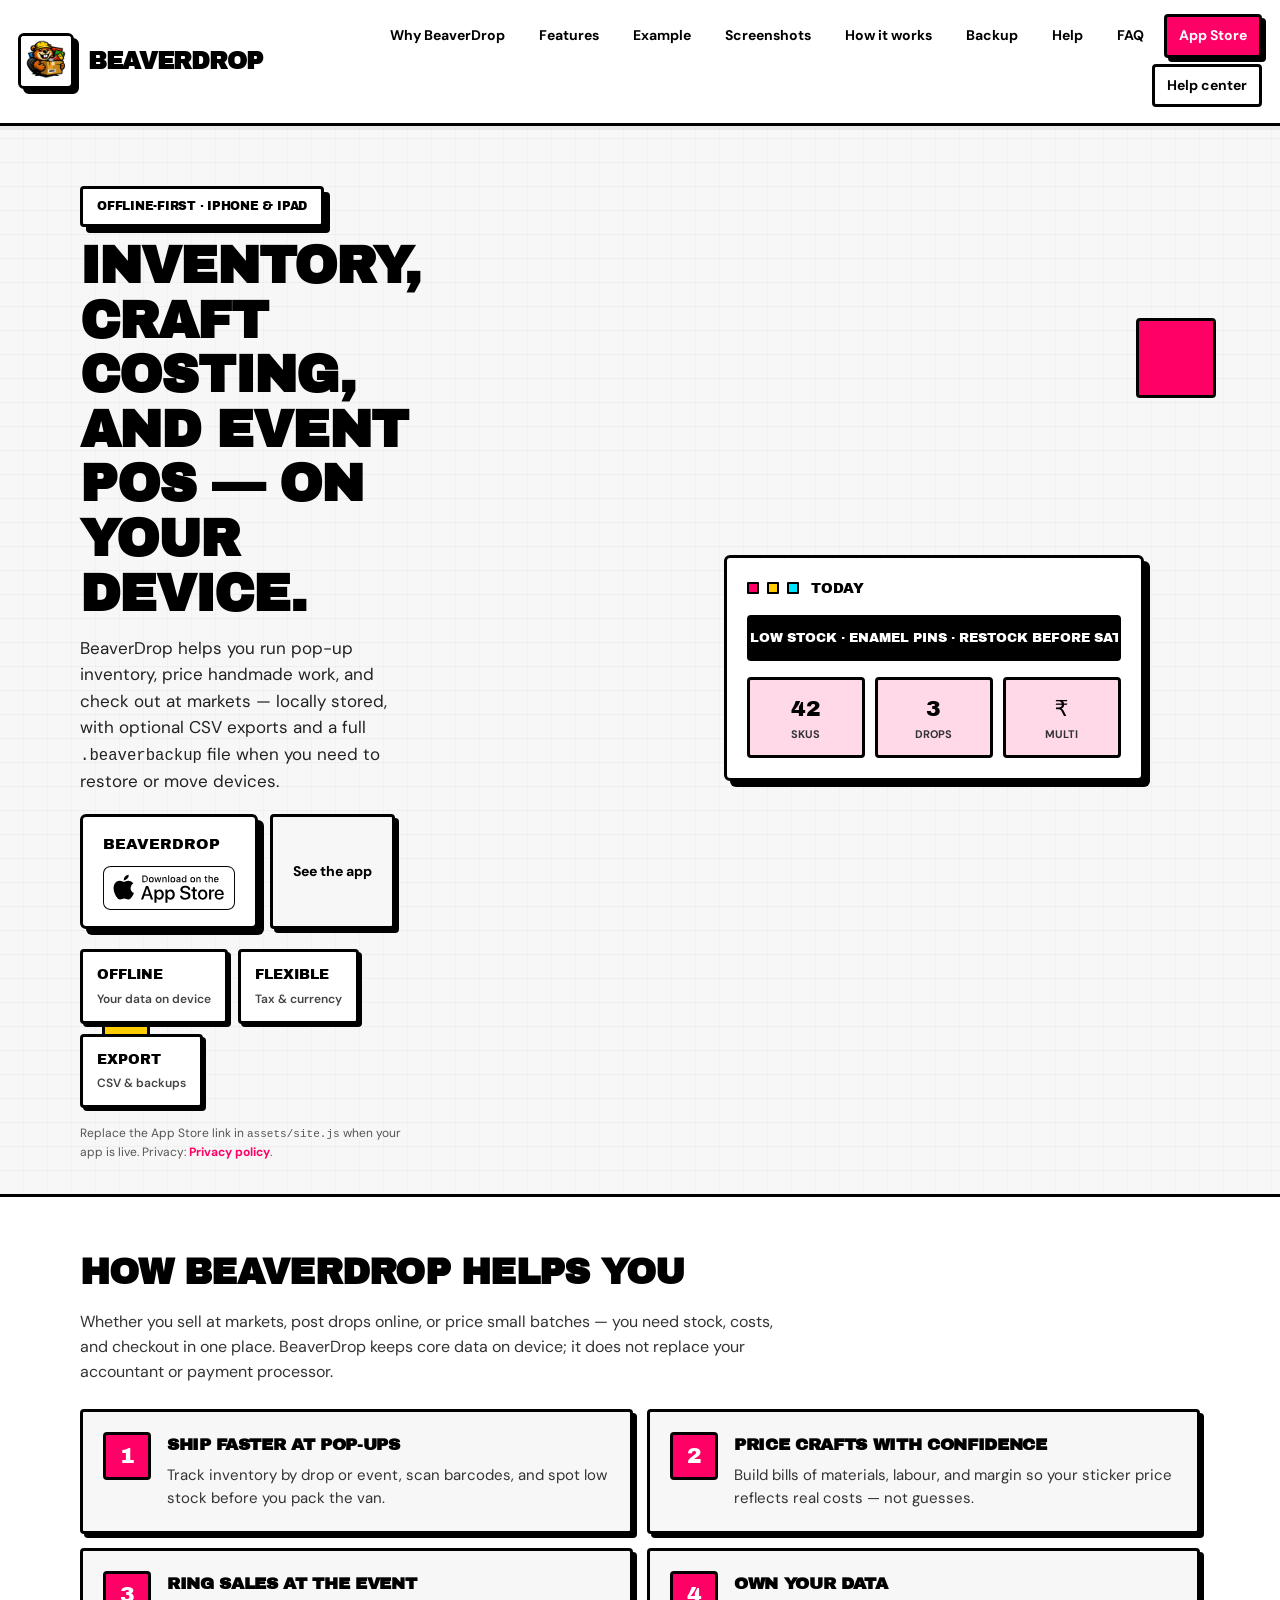
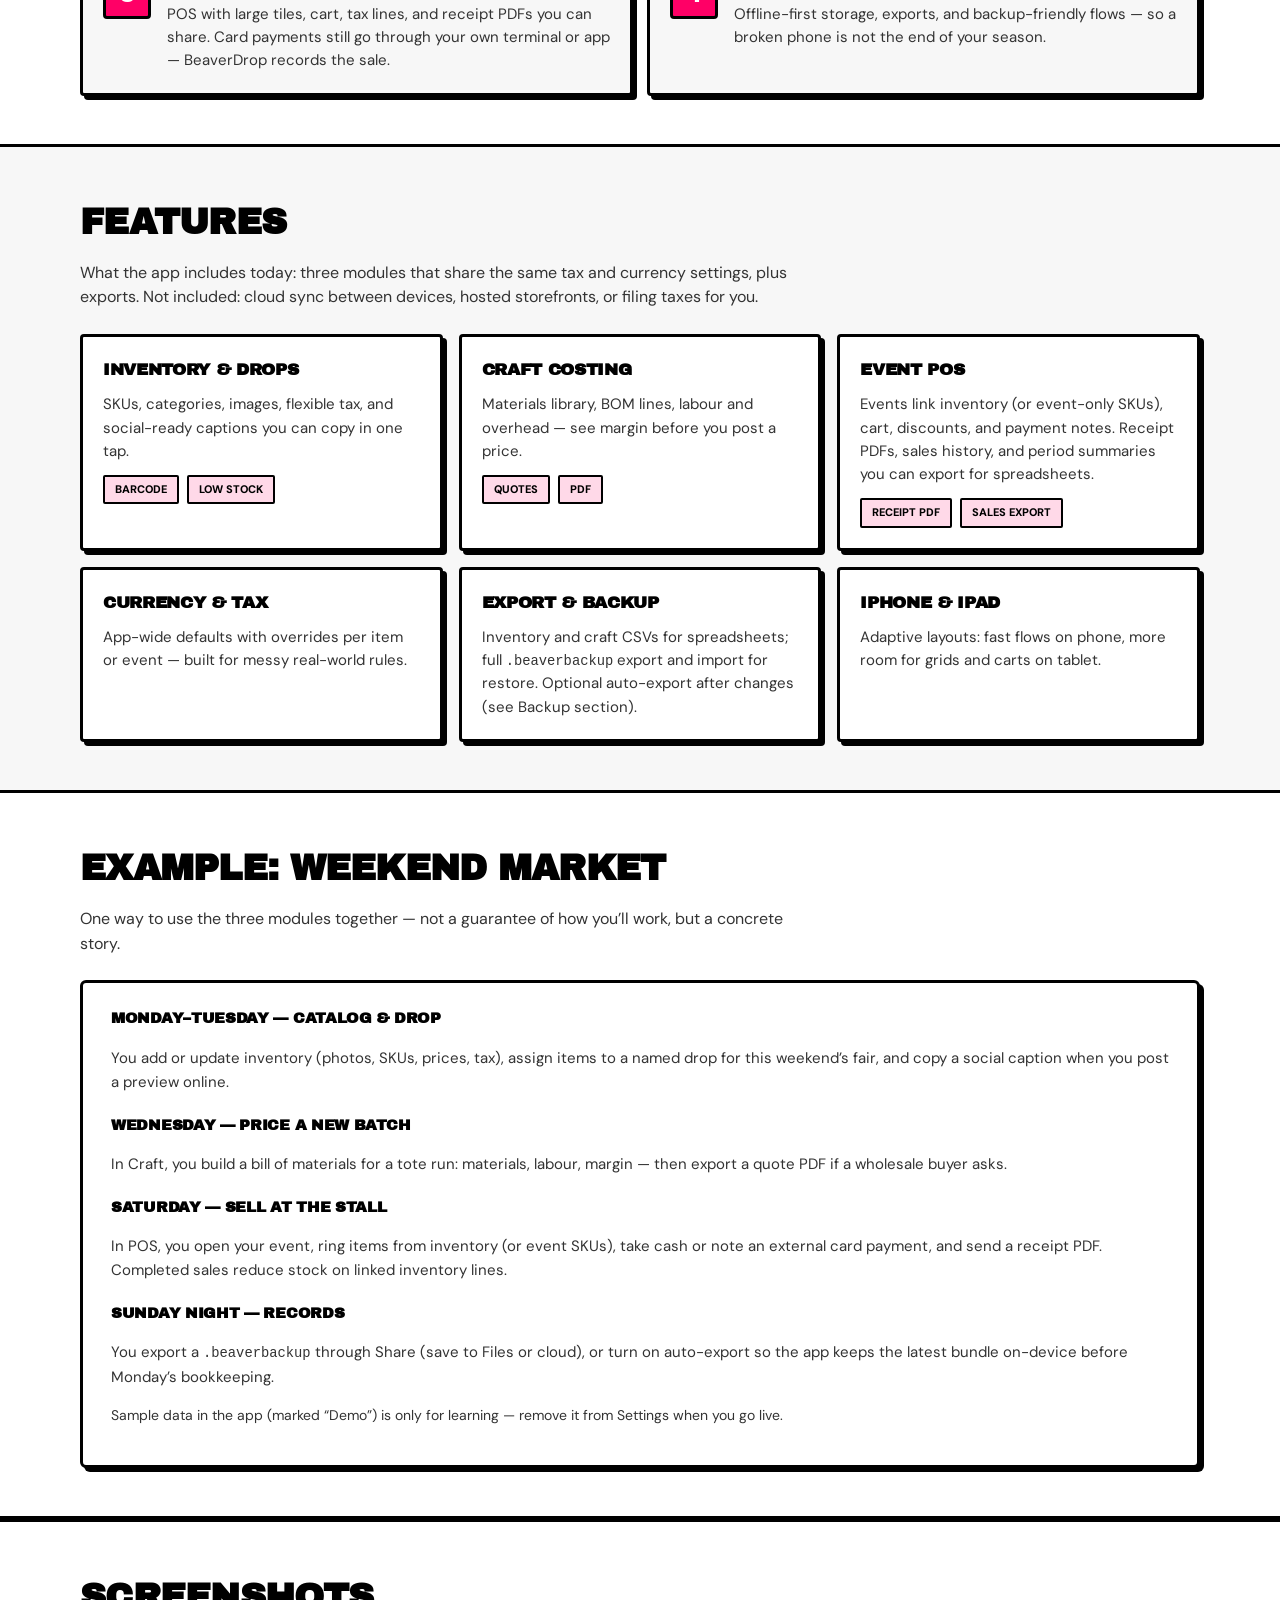
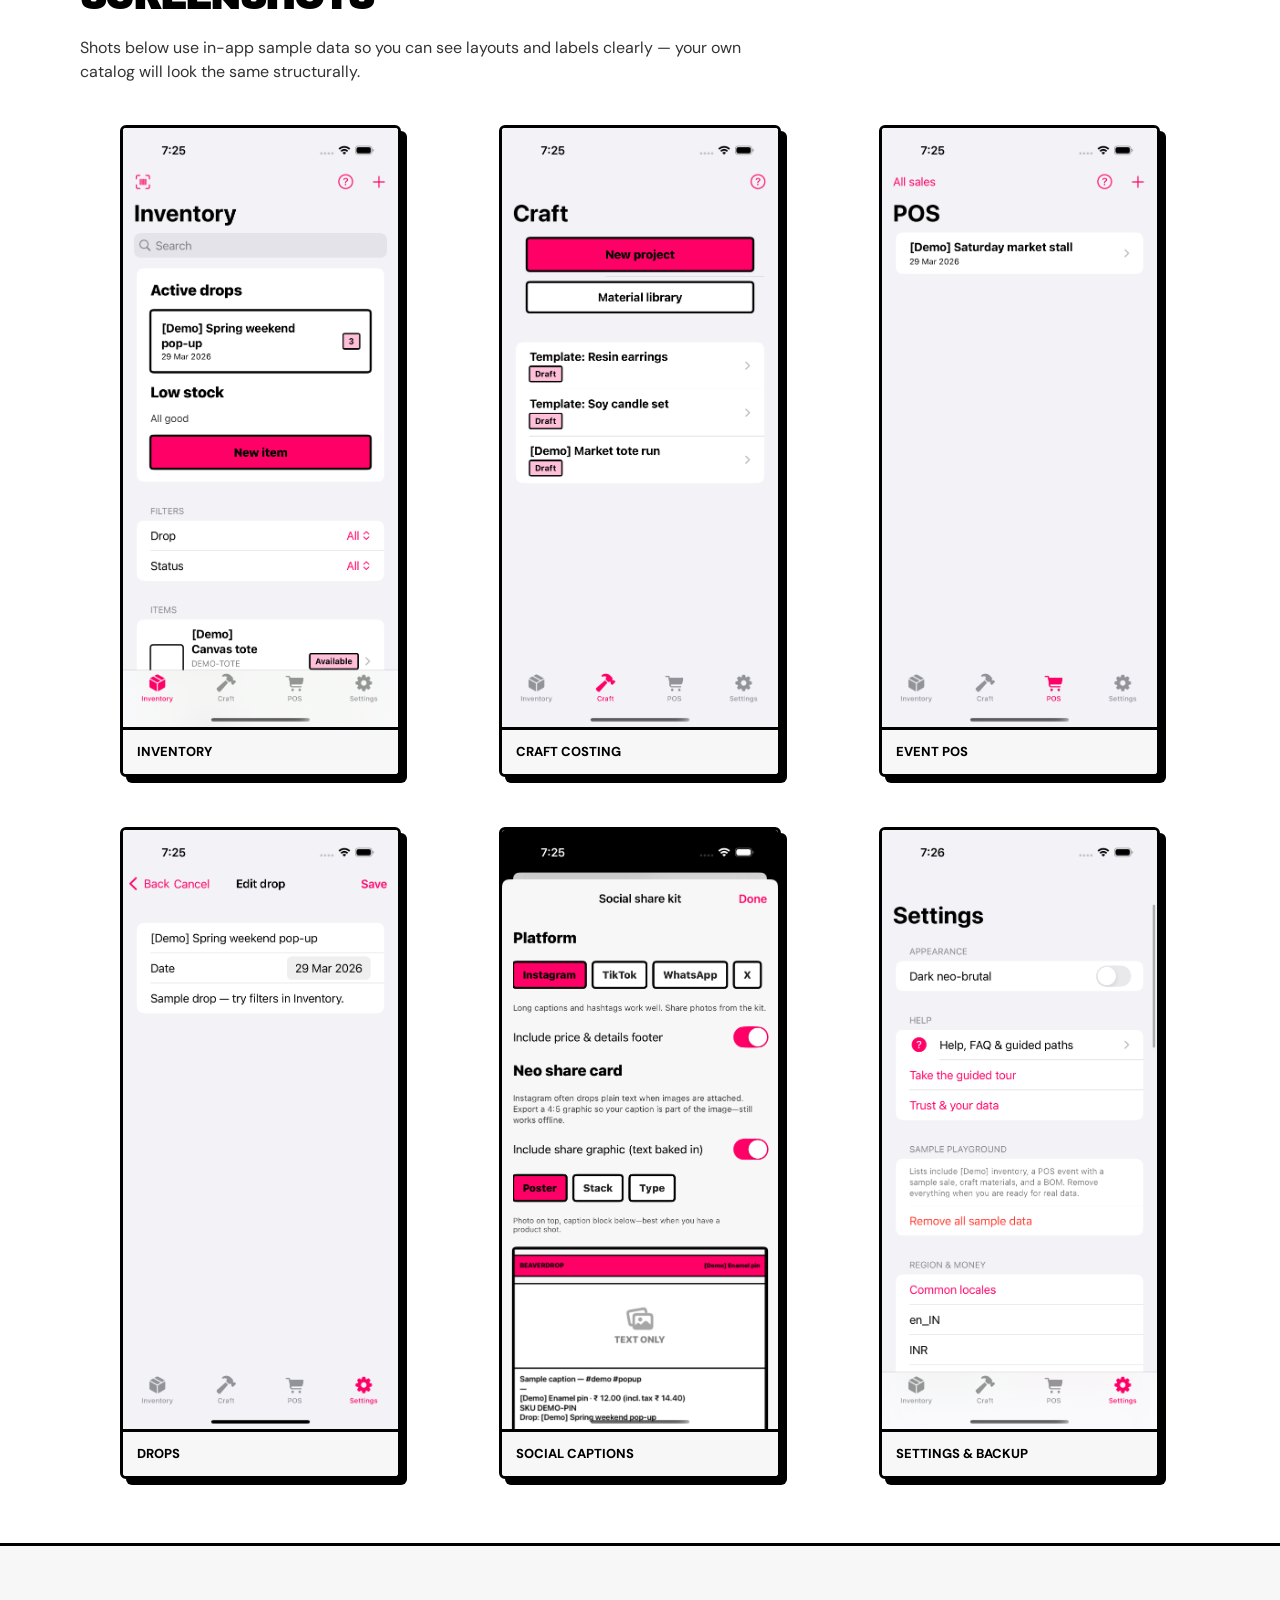
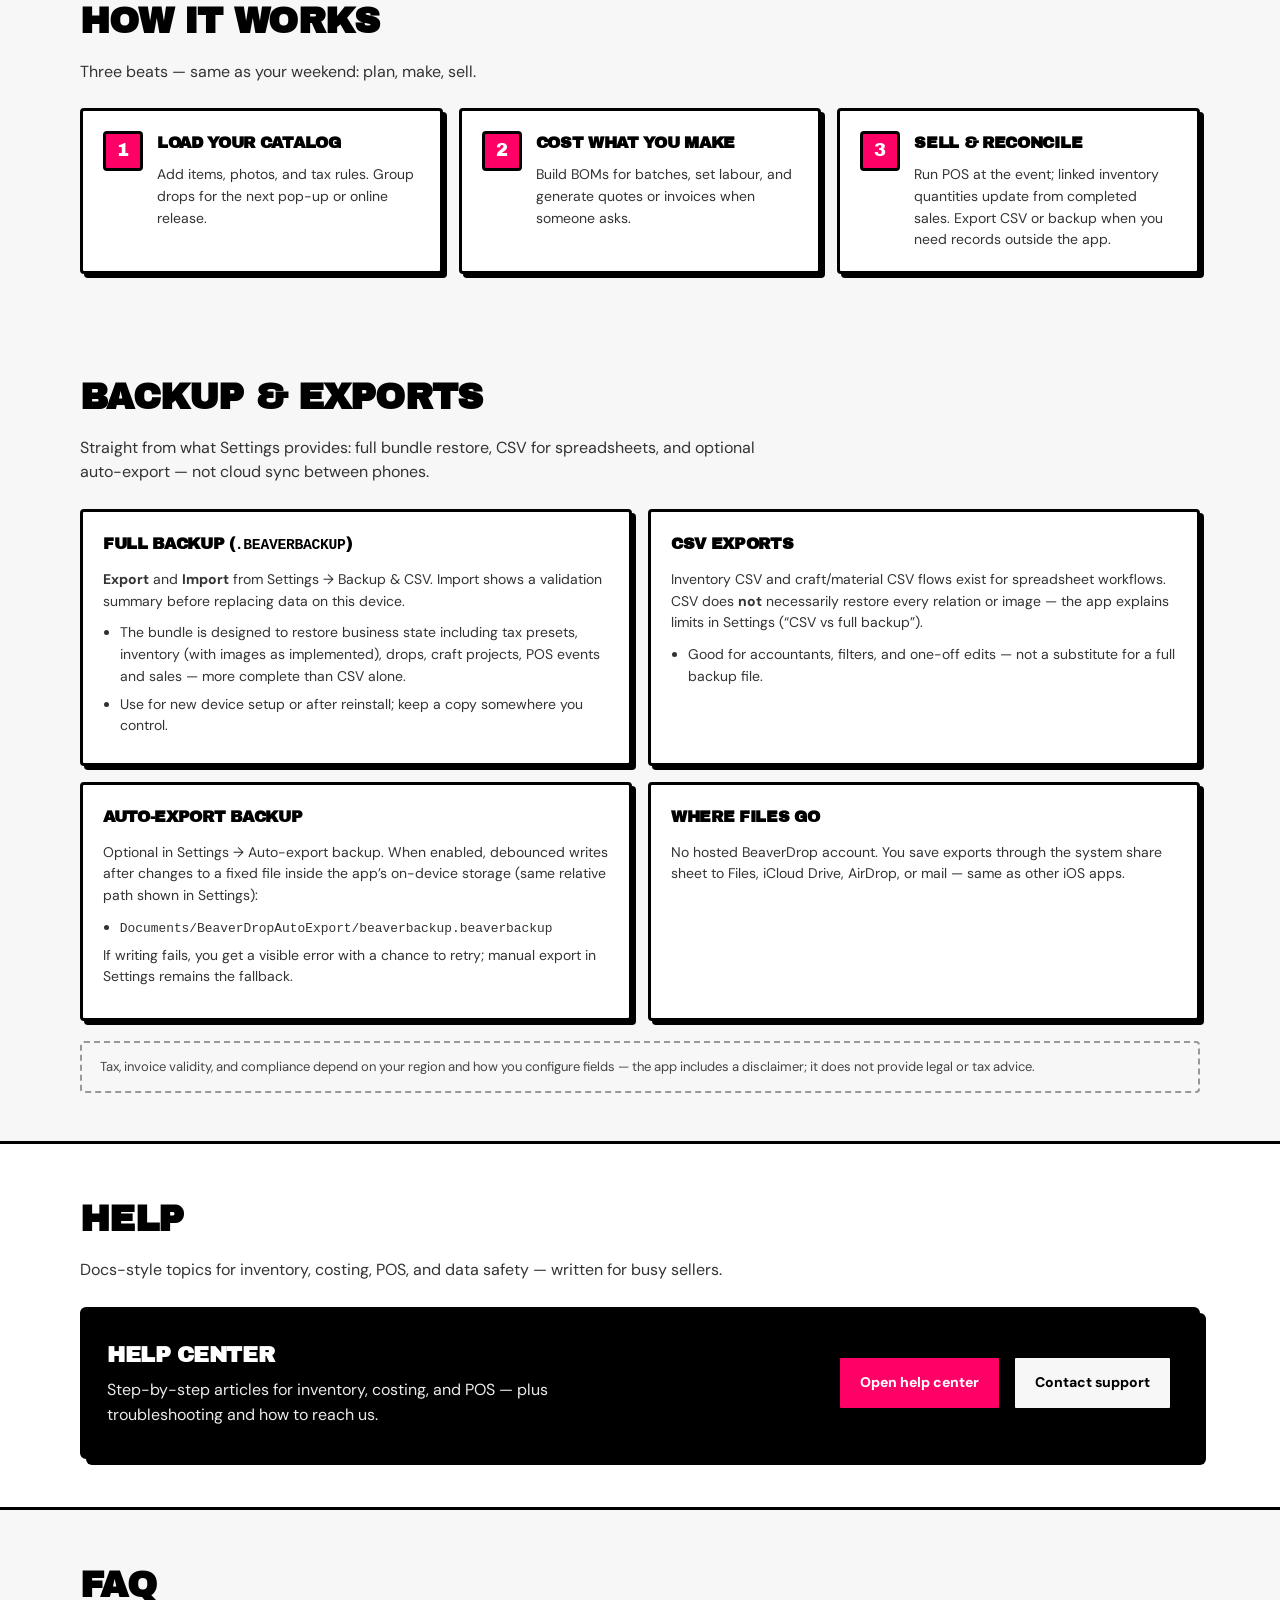
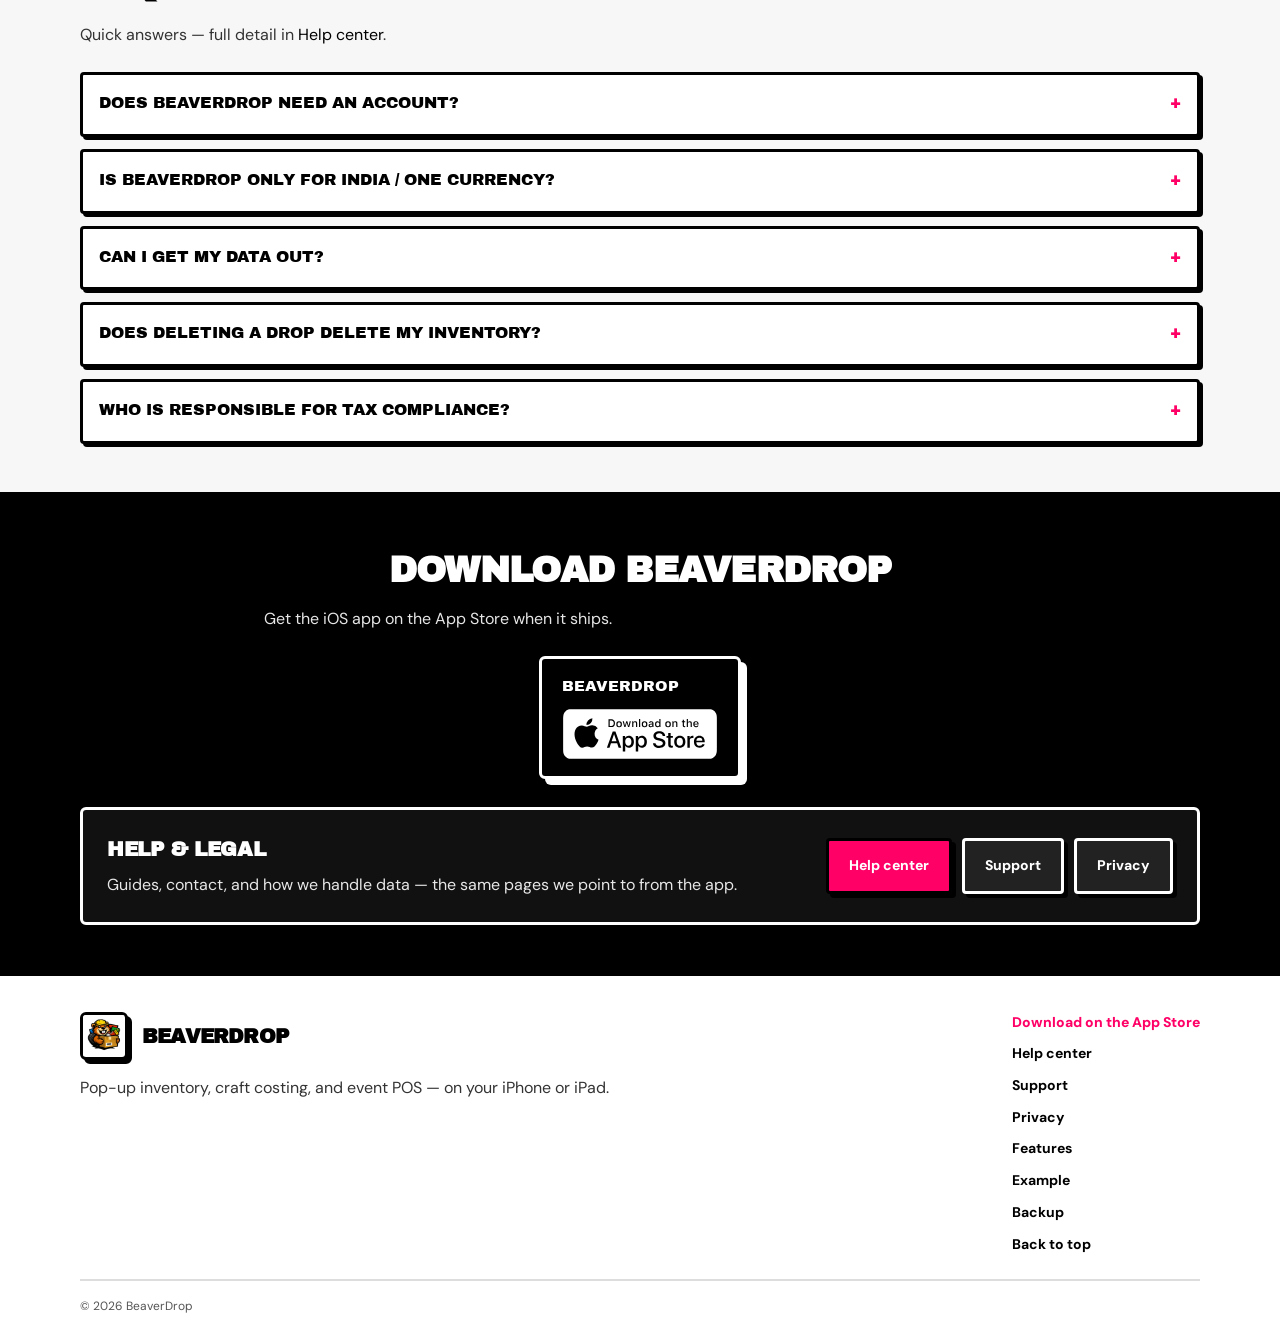
==== commit 0710ac45: "Consumer-facing site: trim README, remove dev/App Store Connect copy, simplify help strip and downlo" ====
--- a/index.html
+++ b/index.html
@@ -334,8 +334,8 @@
         <div class="sectionHead" data-reveal>
           <h2>Screenshots</h2>
           <p>
-            Captured from the app with sample data (marketing UI test). Re-run
-            <span class="mono">./scripts/capture-marketing-screenshots.sh</span> after UI changes.
+            Shots below use in-app sample data so you can see layouts and labels clearly — your own catalog will
+            look the same structurally.
           </p>
         </div>
         <div class="shots">
@@ -526,8 +526,7 @@
           <div>
             <h2>Help center</h2>
             <p>
-              Step-by-step articles, troubleshooting, and links you can paste into App Store Connect as your
-              Support URL.
+              Step-by-step articles for inventory, costing, and POS — plus troubleshooting and how to reach us.
             </p>
           </div>
           <div class="ctaButtons">
@@ -609,20 +608,16 @@
         </div>
         <div class="ctaCard" style="margin-top: 28px; background: #111; color: #fff; border-color: #fff">
           <div data-reveal>
-            <h2 style="margin: 0 0 8px; font-size: 20px; text-transform: uppercase">App Store Connect</h2>
-            <p style="margin: 0; color: rgba(255, 255, 255, 0.85)">
-              Paste these URLs into App Store Connect:
-              <span class="mono" style="color: #fff">
-                <br />
-                Marketing: <span data-url="marketing"></span><br />
-                Support: <span data-url="support"></span><br />
-                Privacy: <span data-url="privacy"></span><br />
-                Help: <span data-url="help"></span>
-              </span>
+            <h2 style="margin: 0 0 8px; font-size: 20px; text-transform: uppercase">Help &amp; legal</h2>
+            <p style="margin: 0; color: rgba(255, 255, 255, 0.9)">
+              Guides, contact, and how we handle data — the same pages we point to from the app.
             </p>
           </div>
           <div class="ctaButtons">
-            <a class="btn primary" href="help.html">Help</a>
+            <a class="btn primary" href="help.html">Help center</a>
+            <a class="btn ghost" href="support.html" style="background: #222; color: #fff; border-color: #fff"
+              >Support</a
+            >
             <a class="btn ghost" href="privacy.html" style="background: #222; color: #fff; border-color: #fff"
               >Privacy</a
             >
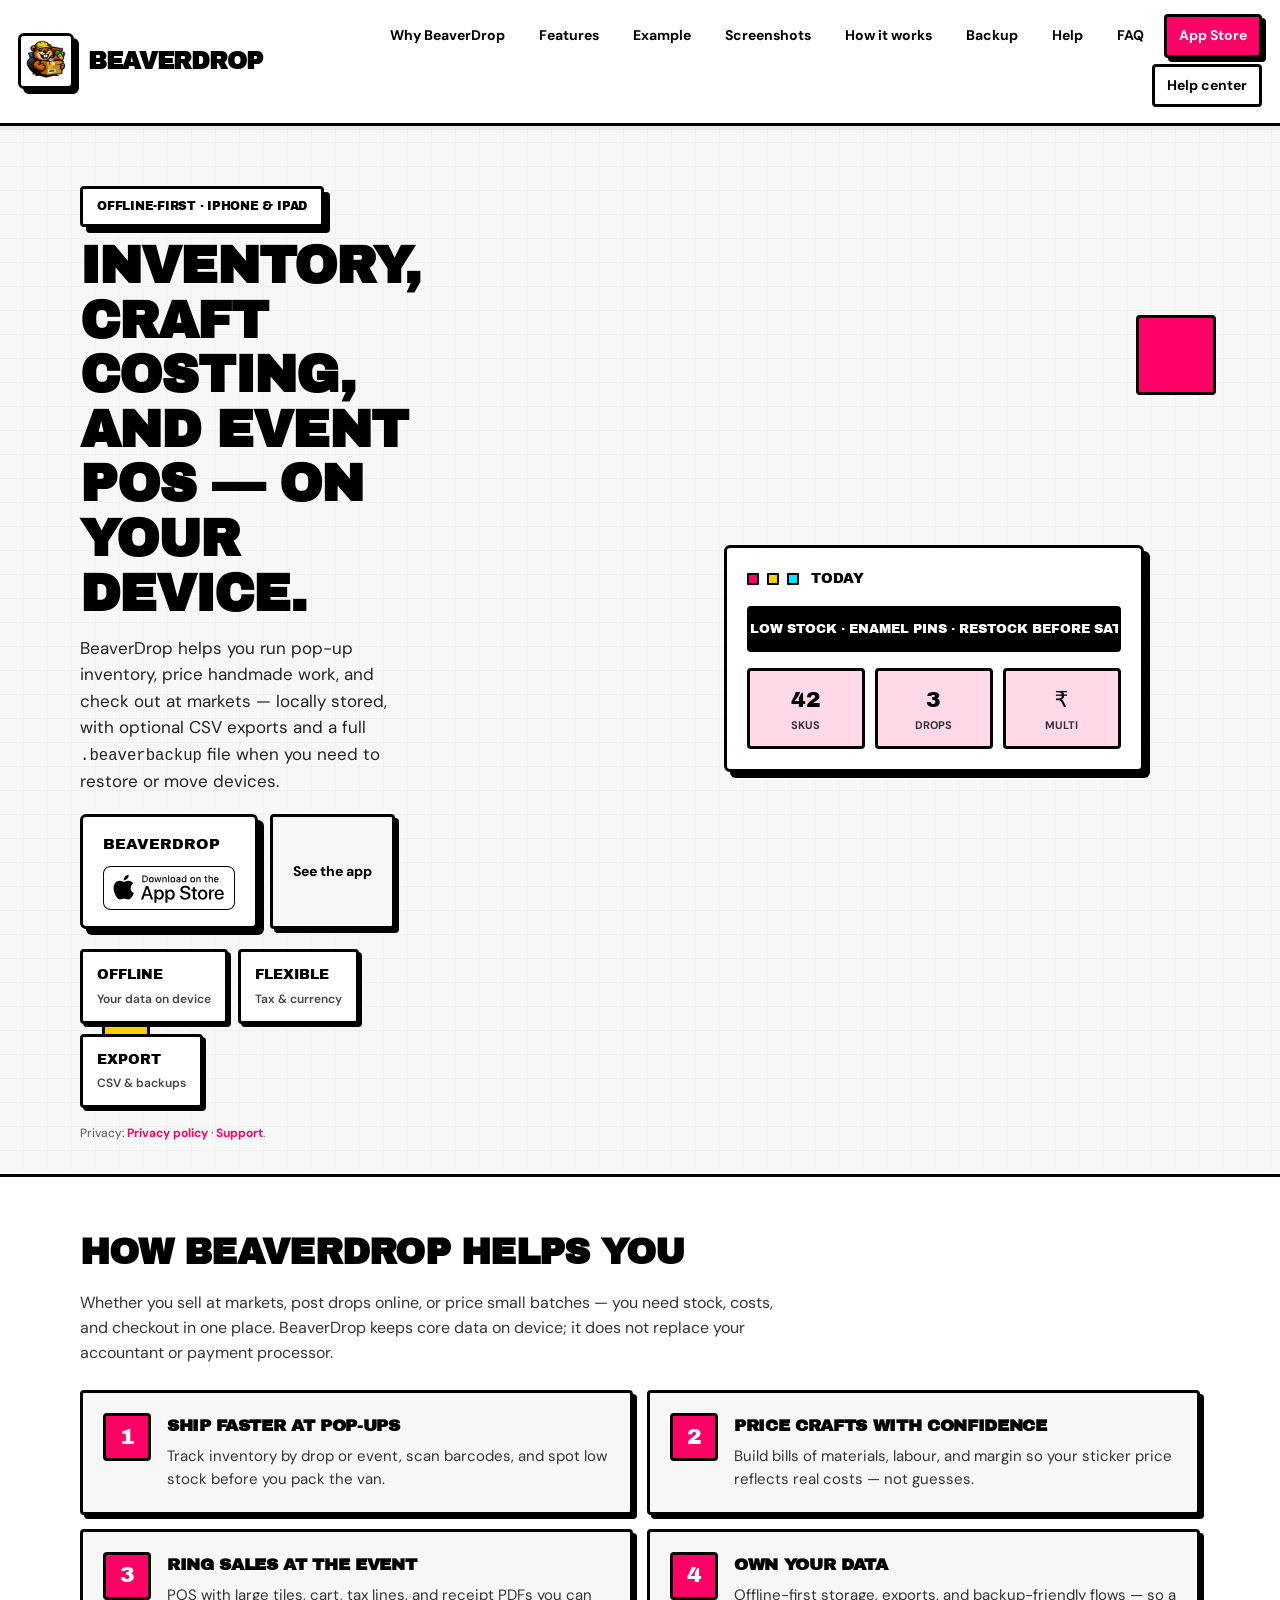
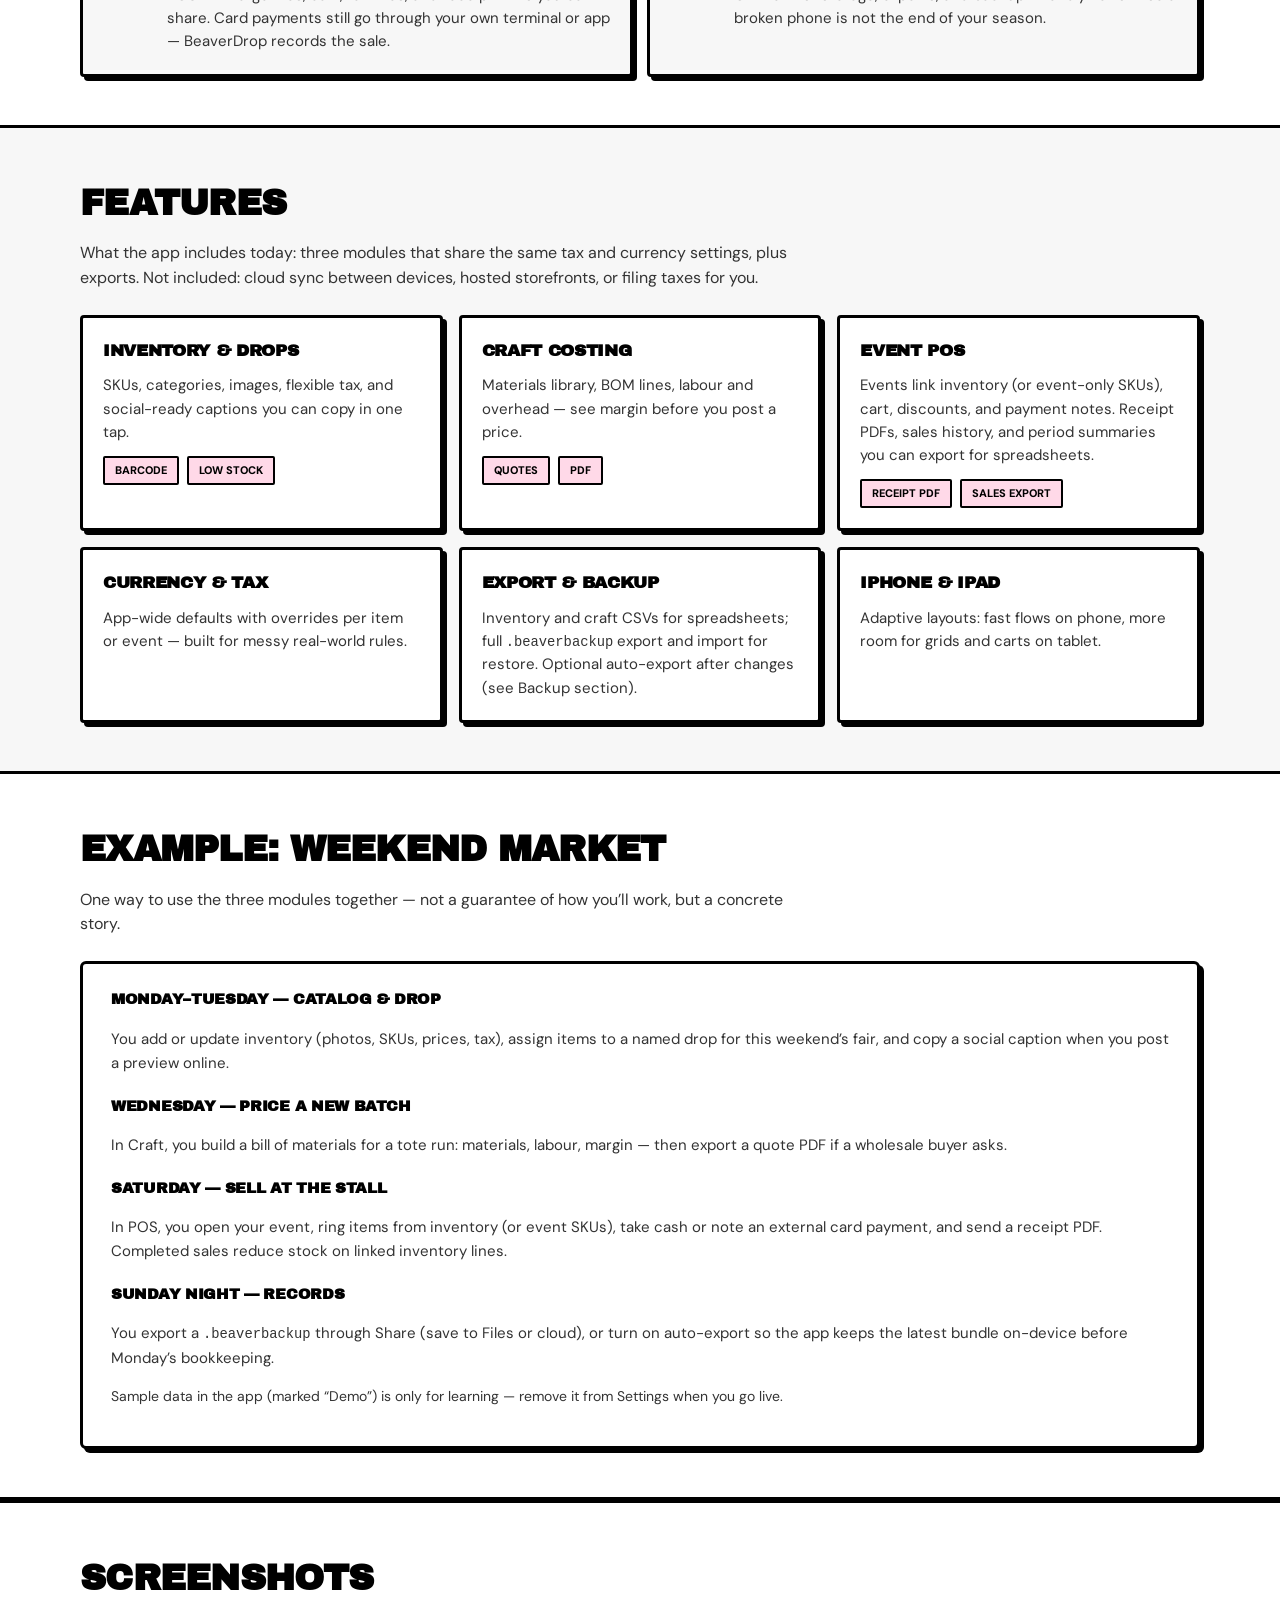
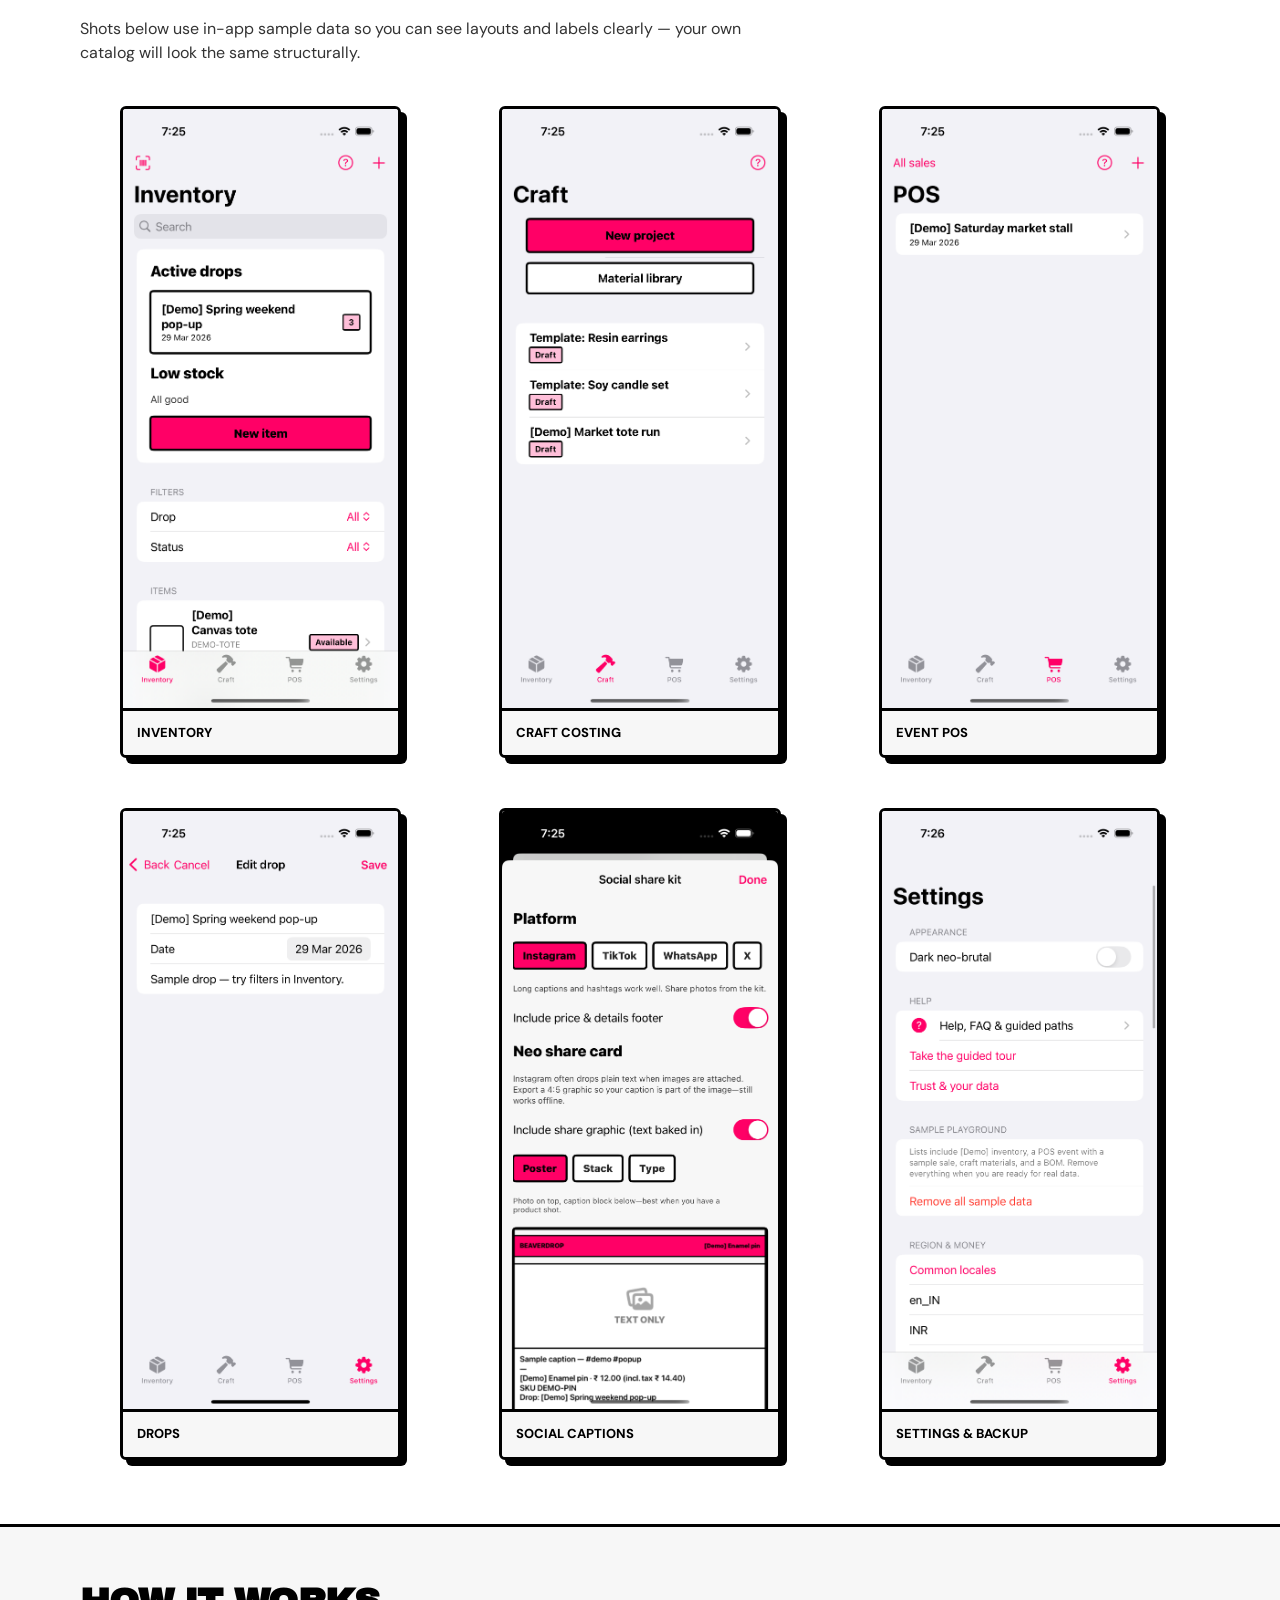
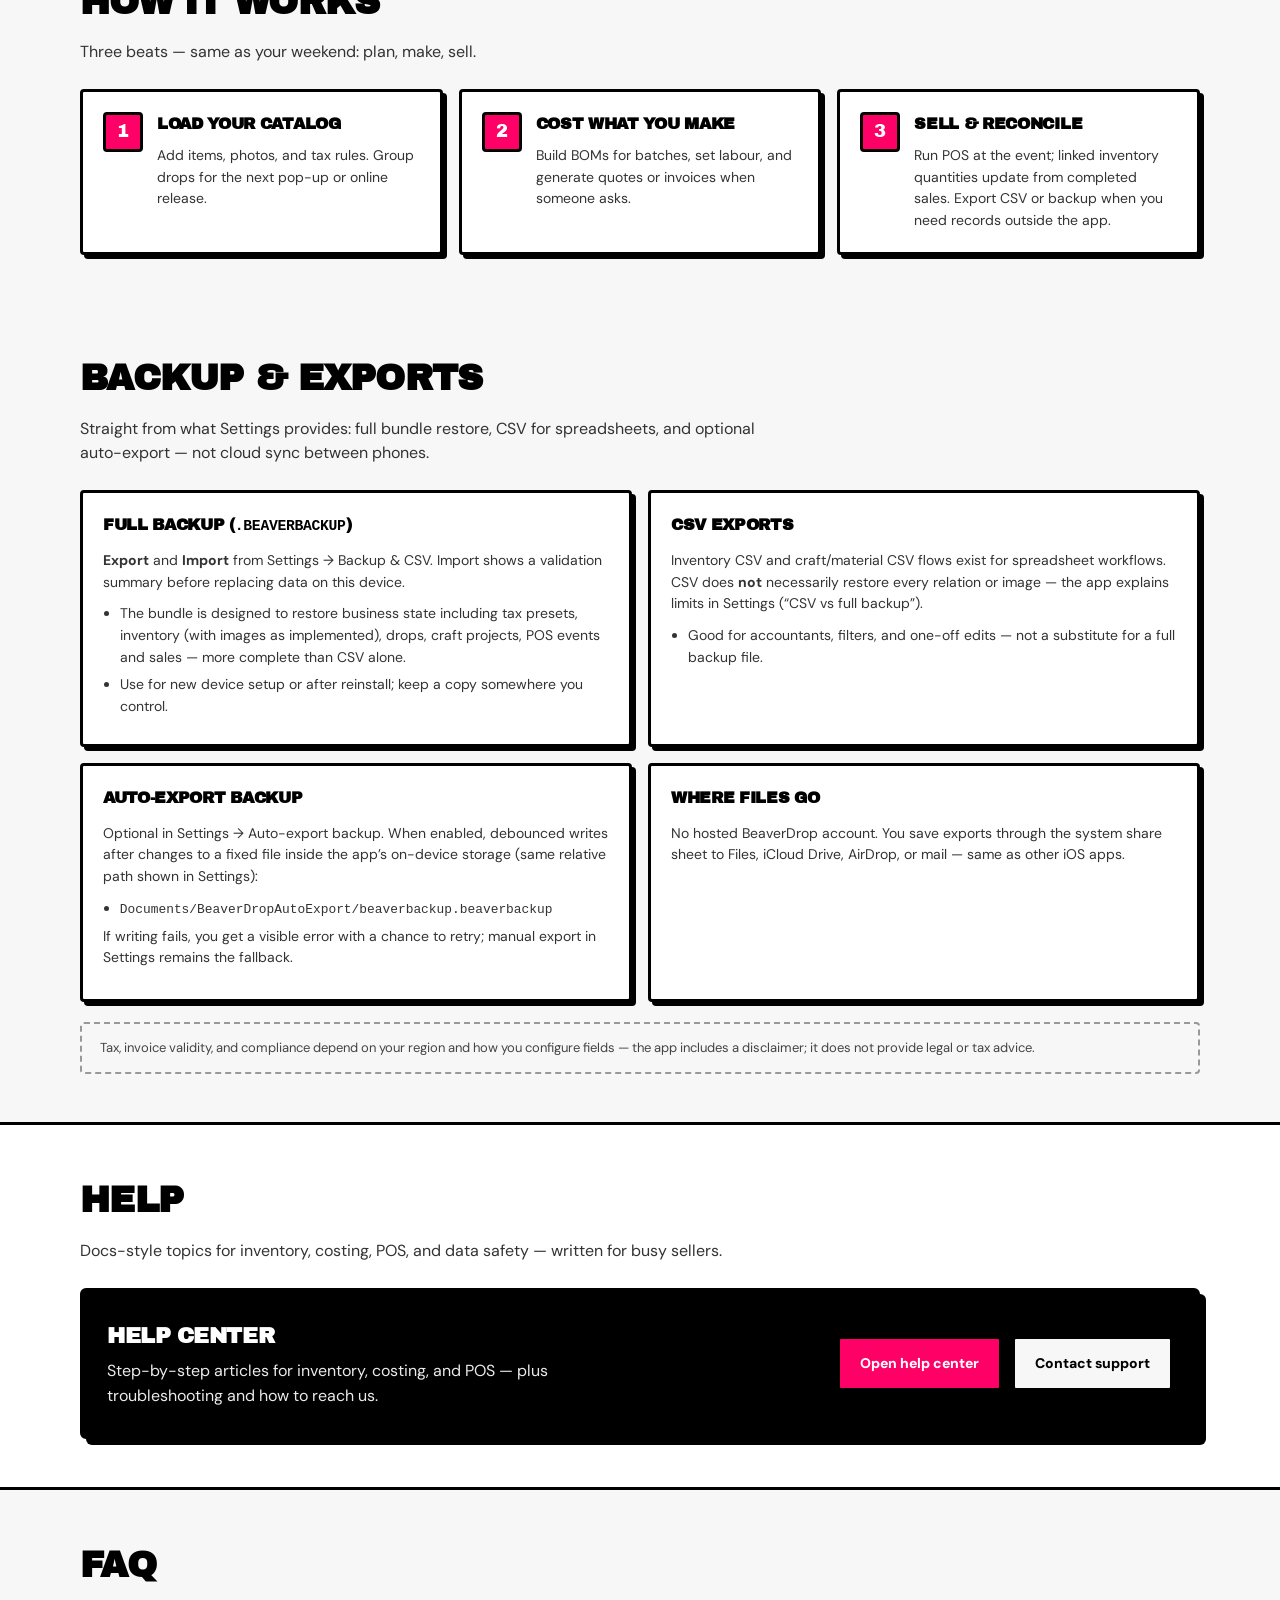
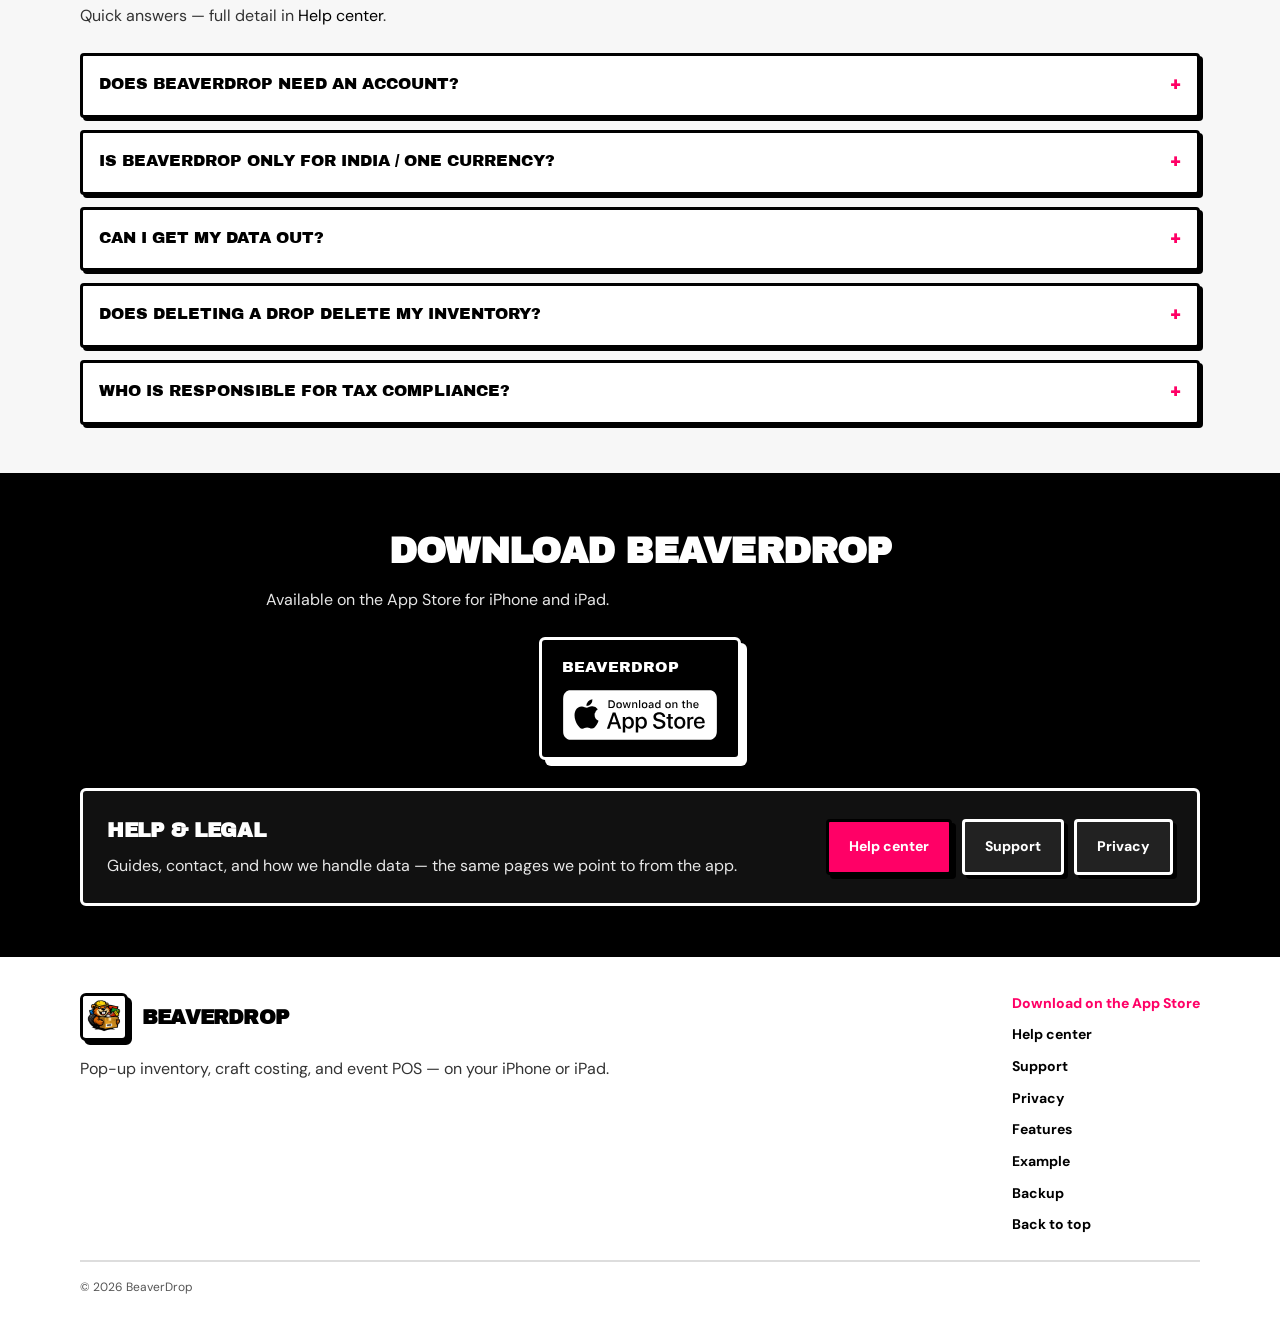
==== commit 52078aab: "Set live App Store URL and support email on site Made-with: Cursor" ====
--- a/index.html
+++ b/index.html
@@ -50,7 +50,7 @@
         "operatingSystem": "iOS",
         "description": "Offline-first iOS app: inventory and drops, craft costing, event POS. CSV exports and .beaverbackup restore.",
         "url": "https://abhisar.github.io/beaverdrop.github.io/",
-        "installUrl": "https://apps.apple.com/app/beaverdrop/id0000000000",
+        "installUrl": "https://apps.apple.com/in/app/beaverdrop-inventory-pos/id6761336959",
         "image": "https://abhisar.github.io/beaverdrop.github.io/assets/app-icon-1024.png",
         "screenshot": [
           "https://abhisar.github.io/beaverdrop.github.io/assets/screenshots/01-inventory.png",
@@ -148,8 +148,8 @@
               </div>
             </div>
             <p class="fineprint">
-              Replace the App Store link in <span class="mono">assets/site.js</span> when your app is live.
-              Privacy: <a href="privacy.html">Privacy policy</a>.
+              Privacy: <a href="privacy.html">Privacy policy</a> ·
+              <a href="support.html">Support</a>.
             </p>
           </div>
 
@@ -584,7 +584,9 @@
       <section id="get" class="darkBand">
         <div class="sectionHead downloadSectionIntro" style="color: #fff" data-reveal>
           <h2>Download BeaverDrop</h2>
-          <p style="color: rgba(255, 255, 255, 0.9)">Get the iOS app on the App Store when it ships.</p>
+          <p style="color: rgba(255, 255, 255, 0.9)">
+            Available on the App Store for iPhone and iPad.
+          </p>
         </div>
         <div class="downloadBanner">
           <a
